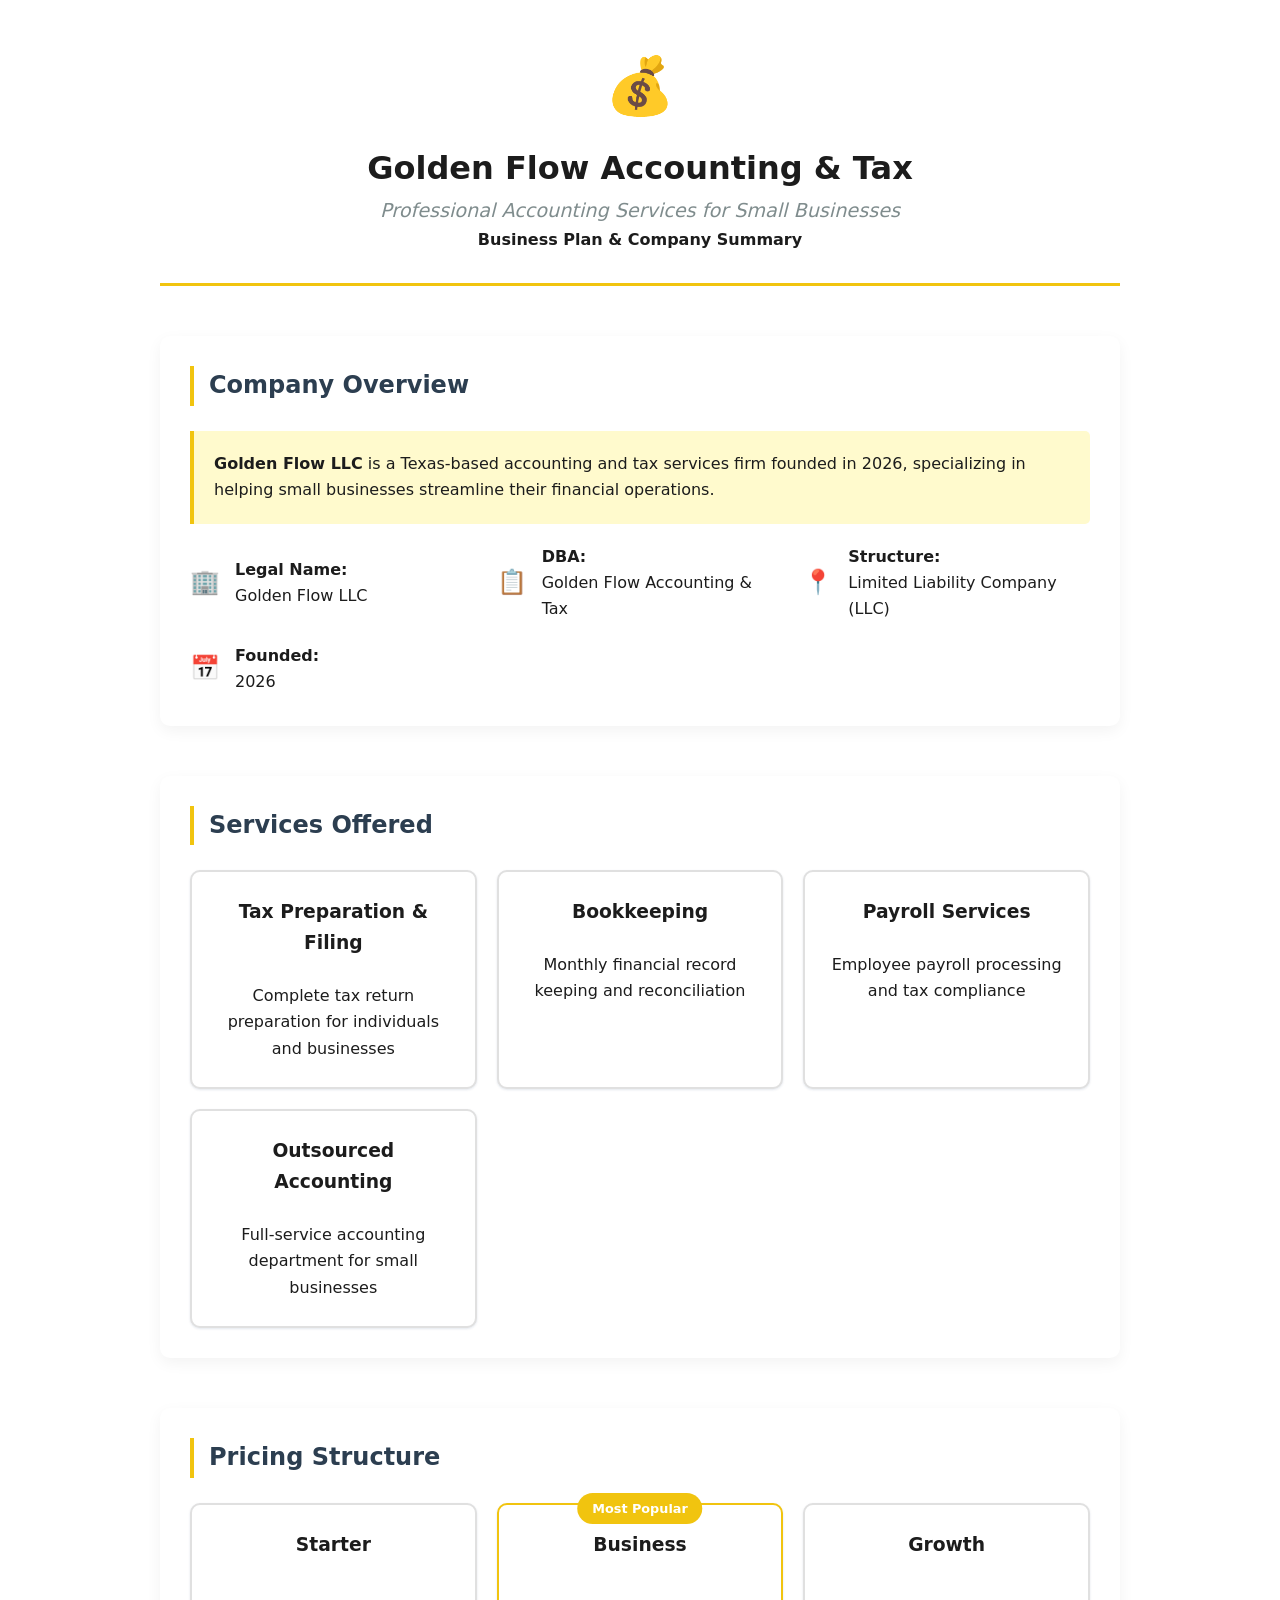
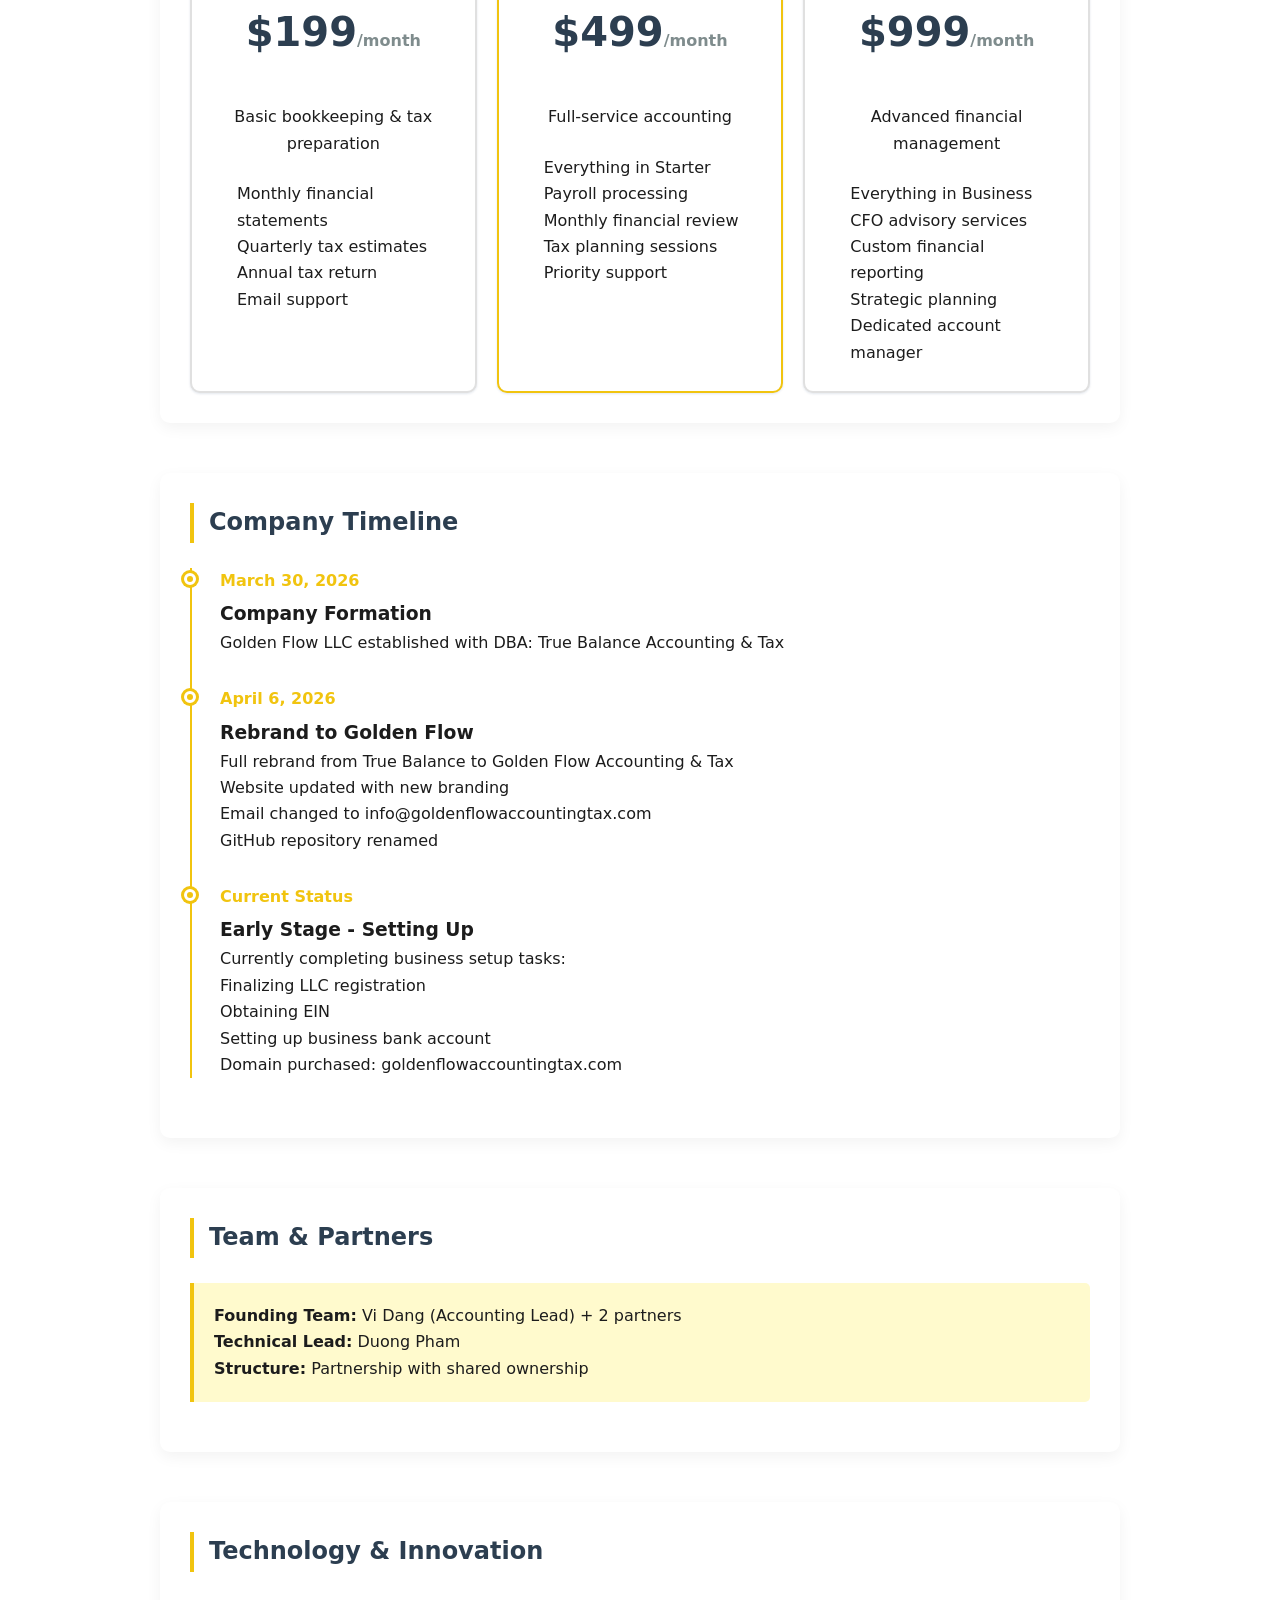
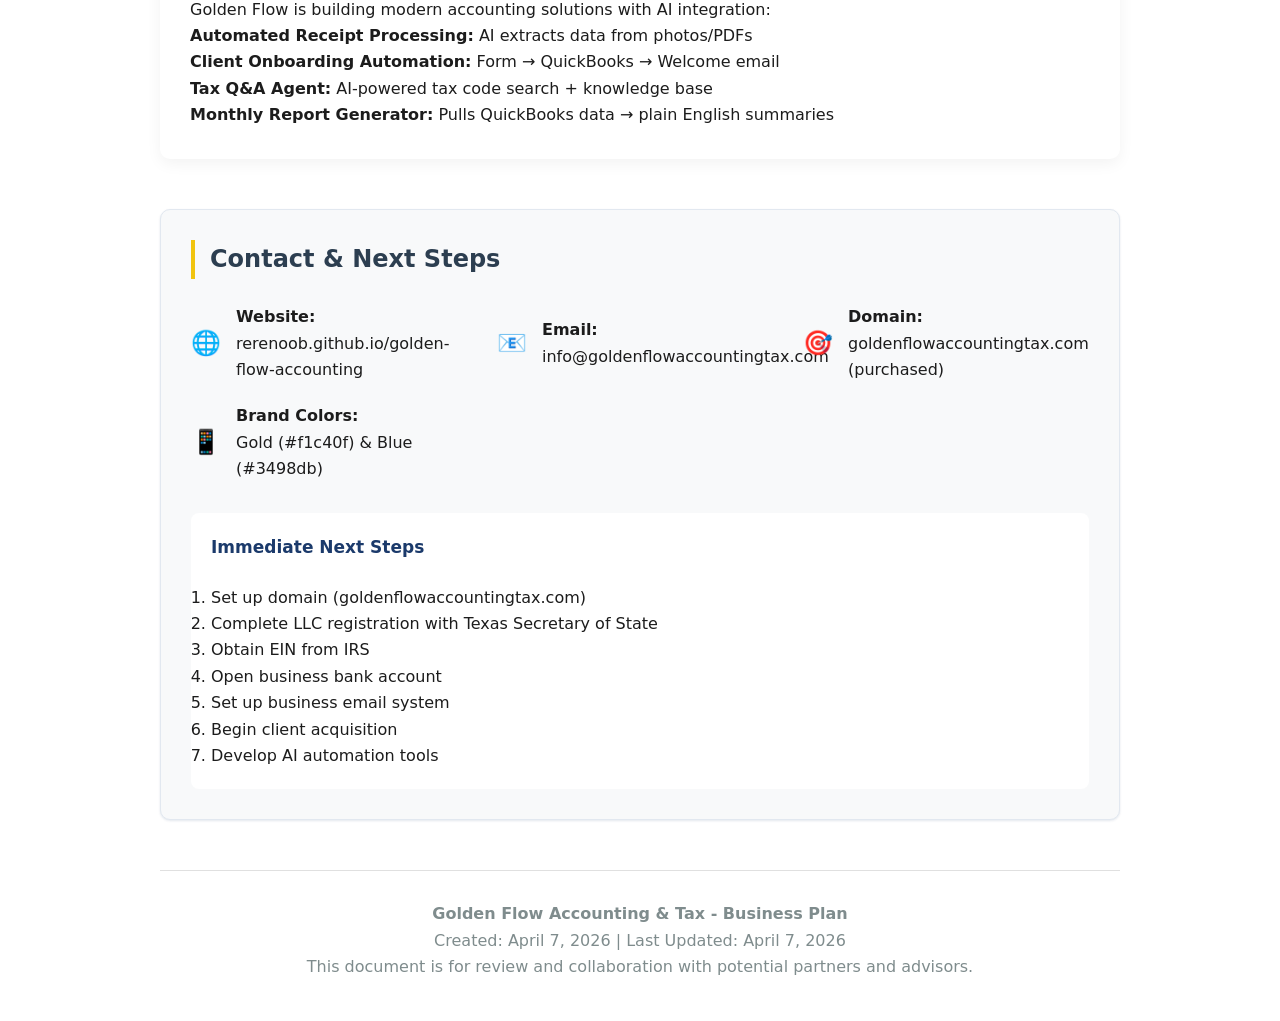
==== business-plan.html @ 6ef8dcbe "Fix remaining old domain references in timeline" ====
<!DOCTYPE html>
<html lang="en">
<head>
    <meta charset="UTF-8">
    <meta name="viewport" content="width=device-width, initial-scale=1.0">
    <title>Golden Flow Accounting & Tax - Business Plan</title>
    <link rel="stylesheet" href="style.css">
    <style>
        .business-plan {
            max-width: 1000px;
            margin: 0 auto;
            padding: 40px 20px;
        }
        .header {
            text-align: center;
            margin-bottom: 50px;
            padding-bottom: 30px;
            border-bottom: 3px solid #f1c40f;
        }
        .logo {
            font-size: 3.5rem;
            color: #f1c40f;
            margin-bottom: 10px;
        }
        .tagline {
            font-size: 1.2rem;
            color: #7f8c8d;
            font-style: italic;
        }
        .section {
            margin-bottom: 50px;
            background: white;
            padding: 30px;
            border-radius: 10px;
            box-shadow: 0 5px 15px rgba(0,0,0,0.05);
        }
        .section-title {
            color: #2c3e50;
            border-left: 4px solid #f1c40f;
            padding-left: 15px;
            margin-bottom: 25px;
        }
        .highlight-box {
            background: #fffacd;
            border-left: 4px solid #f1c40f;
            padding: 20px;
            margin: 20px 0;
            border-radius: 0 5px 5px 0;
        }
        .timeline {
            position: relative;
            padding-left: 30px;
        }
        .timeline:before {
            content: '';
            position: absolute;
            left: 0;
            top: 0;
            bottom: 0;
            width: 2px;
            background: #f1c40f;
        }
        .timeline-item {
            position: relative;
            margin-bottom: 30px;
        }
        .timeline-item:before {
            content: '';
            position: absolute;
            left: -36px;
            top: 5px;
            width: 12px;
            height: 12px;
            border-radius: 50%;
            background: #f1c40f;
            border: 3px solid white;
            box-shadow: 0 0 0 3px #f1c40f;
        }
        .timeline-date {
            font-weight: bold;
            color: #f1c40f;
            margin-bottom: 5px;
        }
        .pricing-table {
            display: grid;
            grid-template-columns: repeat(auto-fit, minmax(280px, 1fr));
            gap: 20px;
            margin-top: 20px;
        }
        .pricing-card {
            background: white;
            border: 2px solid #e0e0e0;
            border-radius: 10px;
            padding: 25px;
            text-align: center;
            transition: transform 0.3s, border-color 0.3s;
        }
        .pricing-card:hover {
            transform: translateY(-5px);
            border-color: #f1c40f;
        }
        .pricing-card.featured {
            border-color: #f1c40f;
            position: relative;
        }
        .pricing-card.featured:before {
            content: 'Most Popular';
            position: absolute;
            top: -12px;
            left: 50%;
            transform: translateX(-50%);
            background: #f1c40f;
            color: white;
            padding: 5px 15px;
            border-radius: 20px;
            font-size: 0.8rem;
            font-weight: bold;
        }
        .price {
            font-size: 2.5rem;
            font-weight: bold;
            color: #2c3e50;
            margin: 15px 0;
        }
        .price span {
            font-size: 1rem;
            color: #7f8c8d;
        }
        .contact-info {
            background: #f8f9fa;
            padding: 30px;
            border-radius: 10px;
            margin-top: 40px;
        }
        .contact-grid {
            display: grid;
            grid-template-columns: repeat(auto-fit, minmax(250px, 1fr));
            gap: 20px;
            margin-top: 20px;
        }
        .contact-item {
            display: flex;
            align-items: center;
            gap: 15px;
        }
        .contact-icon {
            font-size: 1.5rem;
            color: #f1c40f;
        }
        @media (max-width: 768px) {
            .business-plan {
                padding: 20px 15px;
            }
            .section {
                padding: 20px;
            }
            .pricing-table {
                grid-template-columns: 1fr;
            }
        }
    </style>
</head>
<body>
    <div class="business-plan">
        <div class="header">
            <div class="logo">💰</div>
            <h1>Golden Flow Accounting & Tax</h1>
            <p class="tagline">Professional Accounting Services for Small Businesses</p>
            <p><strong>Business Plan & Company Summary</strong></p>
        </div>

        <div class="section">
            <h2 class="section-title">Company Overview</h2>
            <div class="highlight-box">
                <strong>Golden Flow LLC</strong> is a Texas-based accounting and tax services firm founded in 2026, 
                specializing in helping small businesses streamline their financial operations.
            </div>
            
            <div class="contact-grid">
                <div class="contact-item">
                    <div class="contact-icon">🏢</div>
                    <div>
                        <strong>Legal Name:</strong><br>
                        Golden Flow LLC
                    </div>
                </div>
                <div class="contact-item">
                    <div class="contact-icon">📋</div>
                    <div>
                        <strong>DBA:</strong><br>
                        Golden Flow Accounting & Tax
                    </div>
                </div>
                <div class="contact-item">
                    <div class="contact-icon">📍</div>
                    <div>
                        <strong>Structure:</strong><br>
                        Limited Liability Company (LLC)
                    </div>
                </div>
                <div class="contact-item">
                    <div class="contact-icon">📅</div>
                    <div>
                        <strong>Founded:</strong><br>
                        2026
                    </div>
                </div>
            </div>
        </div>

        <div class="section">
            <h2 class="section-title">Services Offered</h2>
            <div class="pricing-table">
                <div class="pricing-card">
                    <h3>Tax Preparation & Filing</h3>
                    <p>Complete tax return preparation for individuals and businesses</p>
                </div>
                <div class="pricing-card">
                    <h3>Bookkeeping</h3>
                    <p>Monthly financial record keeping and reconciliation</p>
                </div>
                <div class="pricing-card">
                    <h3>Payroll Services</h3>
                    <p>Employee payroll processing and tax compliance</p>
                </div>
                <div class="pricing-card">
                    <h3>Outsourced Accounting</h3>
                    <p>Full-service accounting department for small businesses</p>
                </div>
            </div>
        </div>

        <div class="section">
            <h2 class="section-title">Pricing Structure</h2>
            <div class="pricing-table">
                <div class="pricing-card">
                    <h3>Starter</h3>
                    <div class="price">$199<span>/month</span></div>
                    <p>Basic bookkeeping & tax preparation</p>
                    <ul style="text-align: left; padding-left: 20px;">
                        <li>Monthly financial statements</li>
                        <li>Quarterly tax estimates</li>
                        <li>Annual tax return</li>
                        <li>Email support</li>
                    </ul>
                </div>
                <div class="pricing-card featured">
                    <h3>Business</h3>
                    <div class="price">$499<span>/month</span></div>
                    <p>Full-service accounting</p>
                    <ul style="text-align: left; padding-left: 20px;">
                        <li>Everything in Starter</li>
                        <li>Payroll processing</li>
                        <li>Monthly financial review</li>
                        <li>Tax planning sessions</li>
                        <li>Priority support</li>
                    </ul>
                </div>
                <div class="pricing-card">
                    <h3>Growth</h3>
                    <div class="price">$999<span>/month</span></div>
                    <p>Advanced financial management</p>
                    <ul style="text-align: left; padding-left: 20px;">
                        <li>Everything in Business</li>
                        <li>CFO advisory services</li>
                        <li>Custom financial reporting</li>
                        <li>Strategic planning</li>
                        <li>Dedicated account manager</li>
                    </ul>
                </div>
            </div>
        </div>

        <div class="section">
            <h2 class="section-title">Company Timeline</h2>
            <div class="timeline">
                <div class="timeline-item">
                    <div class="timeline-date">March 30, 2026</div>
                    <h3>Company Formation</h3>
                    <p>Golden Flow LLC established with DBA: True Balance Accounting & Tax</p>
                </div>
                <div class="timeline-item">
                    <div class="timeline-date">April 6, 2026</div>
                    <h3>Rebrand to Golden Flow</h3>
                    <p>Full rebrand from True Balance to Golden Flow Accounting & Tax</p>
                    <ul>
                        <li>Website updated with new branding</li>
                        <li>Email changed to info@goldenflowaccountingtax.com</li>
                        <li>GitHub repository renamed</li>
                    </ul>
                </div>
                <div class="timeline-item">
                    <div class="timeline-date">Current Status</div>
                    <h3>Early Stage - Setting Up</h3>
                    <p>Currently completing business setup tasks:</p>
                    <ul>
                        <li>Finalizing LLC registration</li>
                        <li>Obtaining EIN</li>
                        <li>Setting up business bank account</li>
                        <li>Domain purchased: goldenflowaccountingtax.com</li>
                    </ul>
                </div>
            </div>
        </div>

        <div class="section">
            <h2 class="section-title">Team & Partners</h2>
            <div class="highlight-box">
                <strong>Founding Team:</strong> Vi Dang (Accounting Lead) + 2 partners<br>
                <strong>Technical Lead:</strong> Duong Pham<br>
                <strong>Structure:</strong> Partnership with shared ownership
            </div>
        </div>

        <div class="section">
            <h2 class="section-title">Technology & Innovation</h2>
            <p>Golden Flow is building modern accounting solutions with AI integration:</p>
            <ul>
                <li><strong>Automated Receipt Processing:</strong> AI extracts data from photos/PDFs</li>
                <li><strong>Client Onboarding Automation:</strong> Form → QuickBooks → Welcome email</li>
                <li><strong>Tax Q&A Agent:</strong> AI-powered tax code search + knowledge base</li>
                <li><strong>Monthly Report Generator:</strong> Pulls QuickBooks data → plain English summaries</li>
            </ul>
        </div>

        <div class="contact-info">
            <h2 class="section-title">Contact & Next Steps</h2>
            <div class="contact-grid">
                <div class="contact-item">
                    <div class="contact-icon">🌐</div>
                    <div>
                        <strong>Website:</strong><br>
                        <a href="https://rerenoob.github.io/golden-flow-accounting/">rerenoob.github.io/golden-flow-accounting</a>
                    </div>
                </div>
                <div class="contact-item">
                    <div class="contact-icon">📧</div>
                    <div>
                        <strong>Email:</strong><br>
                        info@goldenflowaccountingtax.com
                    </div>
                </div>
                <div class="contact-item">
                    <div class="contact-icon">🎯</div>
                    <div>
                        <strong>Domain:</strong><br>
                        goldenflowaccountingtax.com (purchased)
                    </div>
                </div>
                <div class="contact-item">
                    <div class="contact-icon">📱</div>
                    <div>
                        <strong>Brand Colors:</strong><br>
                        Gold (#f1c40f) & Blue (#3498db)
                    </div>
                </div>
            </div>
            
            <div style="margin-top: 30px; padding: 20px; background: white; border-radius: 8px;">
                <h3>Immediate Next Steps</h3>
                <ol>
                    <li>Set up domain (goldenflowaccountingtax.com)</li>
                    <li>Complete LLC registration with Texas Secretary of State</li>
                    <li>Obtain EIN from IRS</li>
                    <li>Open business bank account</li>
                    <li>Set up business email system</li>
                    <li>Begin client acquisition</li>
                    <li>Develop AI automation tools</li>
                </ol>
            </div>
        </div>

        <div style="text-align: center; margin-top: 50px; padding-top: 30px; border-top: 1px solid #e0e0e0; color: #7f8c8d;">
            <p><strong>Golden Flow Accounting & Tax - Business Plan</strong></p>
            <p>Created: April 7, 2026 | Last Updated: April 7, 2026</p>
            <p>This document is for review and collaboration with potential partners and advisors.</p>
        </div>
    </div>
</body>
</html>
---- style.css ----
/* ================================================================
   Golden Flow Accounting and Tax — style.css
   ================================================================ */

/* ── Custom Properties ─────────────────────────────────────────── */
:root {
  --color-primary:       #1B3A6B;   /* Deep navy blue */
  --color-primary-dark:  #0F2251;
  --color-primary-mid:   #1E3A8A;
  --color-accent:        #C9A84C;   /* Warm gold */
  --color-accent-dark:   #A8892E;
  --color-accent-light:  #F5ECD0;
  --color-gold:          #C9A84C;   /* Gold highlight */
  --color-text:          #1C1C1C;
  --color-text-muted:    #64748B;
  --color-border:        #E2E8F0;
  --color-bg:            #ffffff;
  --color-bg-alt:        #F8F9FC;
  --color-bg-dark:       #0F1F3D;

  --font-sans:   'Inter', system-ui, -apple-system, sans-serif;
  --font-serif:  'Merriweather', Georgia, serif;

  --radius-sm:   6px;
  --radius-md:   12px;
  --radius-lg:   20px;
  --radius-xl:   32px;

  --shadow-sm:   0 1px 3px rgba(27,58,107,.07), 0 1px 2px rgba(27,58,107,.05);
  --shadow-md:   0 4px 16px rgba(27,58,107,.10), 0 2px 6px rgba(27,58,107,.06);
  --shadow-lg:   0 12px 40px rgba(27,58,107,.14), 0 4px 12px rgba(27,58,107,.08);

  --transition:  all 0.22s ease;
  --max-w:       1160px;
}

/* ── Reset & Base ───────────────────────────────────────────────── */
*, *::before, *::after { box-sizing: border-box; margin: 0; padding: 0; }

html {
  scroll-behavior: smooth;
  font-size: 16px;
  -webkit-text-size-adjust: 100%;
}

body {
  font-family: var(--font-sans);
  color: var(--color-text);
  background: var(--color-bg);
  line-height: 1.65;
  -webkit-font-smoothing: antialiased;
  overflow-x: hidden;
}

img, svg { display: block; max-width: 100%; }
a { color: inherit; text-decoration: none; }
ul { list-style: none; }
button, input, select, textarea {
  font: inherit;
  color: inherit;
  border: none;
  background: transparent;
  outline: none;
}
button { cursor: pointer; }

/* ── Utility ────────────────────────────────────────────────────── */
.container {
  width: 100%;
  max-width: var(--max-w);
  margin: 0 auto;
  padding: 0 24px;
}

.section       { padding: 96px 0; }
.section-alt   { background: var(--color-bg-alt); }

.section-header {
  text-align: center;
  max-width: 680px;
  margin: 0 auto 64px;
}

.section-label {
  display: inline-block;
  font-size: 0.78rem;
  font-weight: 600;
  letter-spacing: 0.12em;
  text-transform: uppercase;
  color: var(--color-accent);
  margin-bottom: 12px;
}

.section-header h2 {
  font-family: var(--font-serif);
  font-size: clamp(1.75rem, 3.5vw, 2.5rem);
  line-height: 1.25;
  color: var(--color-primary);
  margin-bottom: 16px;
}

.section-sub {
  font-size: 1.0625rem;
  color: var(--color-text-muted);
  line-height: 1.7;
}

.accent-text { color: var(--color-accent); }

/* ── Buttons ────────────────────────────────────────────────────── */
.btn {
  display: inline-flex;
  align-items: center;
  gap: 8px;
  padding: 12px 26px;
  border-radius: var(--radius-sm);
  font-size: 0.9375rem;
  font-weight: 600;
  line-height: 1;
  transition: var(--transition);
  white-space: nowrap;
}

.btn-primary {
  background: var(--color-accent);
  color: #fff;
  box-shadow: 0 2px 8px rgba(201,168,76,.3);
}
.btn-primary:hover {
  background: var(--color-accent-dark);
  box-shadow: 0 4px 14px rgba(201,168,76,.4);
  transform: translateY(-1px);
}

.btn-outline {
  border: 2px solid rgba(255,255,255,.45);
  color: #fff;
}
.btn-outline:hover {
  border-color: #fff;
  background: rgba(255,255,255,.12);
}

.btn-lg { padding: 15px 32px; font-size: 1rem; }

/* ── Reveal animation ───────────────────────────────────────────── */
.reveal {
  opacity: 0;
  transform: translateY(24px);
  transition: opacity 0.5s ease, transform 0.5s ease;
}
.reveal.visible {
  opacity: 1;
  transform: none;
}

/* ================================================================
   NAVIGATION
   ================================================================ */
.site-header {
  position: sticky;
  top: 0;
  z-index: 100;
  background: var(--color-primary);
  transition: box-shadow 0.2s ease;
}
.site-header.scrolled {
  box-shadow: 0 2px 20px rgba(0,0,0,.25);
}

.nav {
  display: flex;
  align-items: center;
  justify-content: space-between;
  height: 68px;
  gap: 24px;
}

.nav-logo {
  display: flex;
  align-items: center;
  gap: 10px;
  flex-shrink: 0;
}

.logo-mark {
  width: 38px;
  height: 38px;
  border-radius: var(--radius-sm);
  background: var(--color-accent);
  color: #fff;
  font-weight: 700;
  font-size: 0.875rem;
  display: grid;
  place-items: center;
  flex-shrink: 0;
  letter-spacing: 0.04em;
}

.logo-text {
  color: #fff;
  font-size: 0.9375rem;
  font-weight: 600;
  line-height: 1.25;
}
.logo-text em {
  display: block;
  font-style: normal;
  font-weight: 400;
  font-size: 0.75rem;
  opacity: 0.75;
  letter-spacing: 0.01em;
}

.nav-links {
  display: flex;
  align-items: center;
  gap: 4px;
}

.nav-links a {
  color: rgba(255,255,255,.8);
  font-size: 0.9rem;
  font-weight: 500;
  padding: 7px 14px;
  border-radius: var(--radius-sm);
  transition: var(--transition);
}
.nav-links a:hover,
.nav-links a.active {
  color: #fff;
  background: rgba(255,255,255,.1);
}

.nav-cta {
  background: var(--color-accent) !important;
  color: #fff !important;
  margin-left: 8px;
  box-shadow: 0 2px 8px rgba(201,168,76,.35);
}
.nav-cta:hover {
  background: var(--color-accent-dark) !important;
}

.nav-toggle {
  display: none;
  flex-direction: column;
  justify-content: center;
  align-items: center;
  gap: 5px;
  padding: 10px;
  margin-left: auto;
  min-width: 44px;
  min-height: 44px;
}
.nav-toggle span {
  display: block;
  width: 22px;
  height: 2px;
  background: #fff;
  border-radius: 2px;
  transition: var(--transition);
}

/* ================================================================
   HERO
   ================================================================ */
.hero {
  position: relative;
  background: linear-gradient(135deg, var(--color-primary-dark) 0%, var(--color-primary) 50%, var(--color-primary-mid) 100%);
  overflow: hidden;
  padding: 100px 0 0;
}

.hero-bg-shape {
  position: absolute;
  top: -120px;
  right: -80px;
  width: 600px;
  height: 600px;
  background: radial-gradient(circle, rgba(201,168,76,.18) 0%, transparent 70%);
  pointer-events: none;
}

.hero-inner {
  display: grid;
  grid-template-columns: 1fr auto;
  gap: 48px;
  align-items: center;
  padding-bottom: 80px;
}

.hero-eyebrow {
  font-size: 0.8rem;
  font-weight: 600;
  letter-spacing: 0.12em;
  text-transform: uppercase;
  color: var(--color-accent);
  margin-bottom: 20px;
  opacity: 0.9;
}

.hero-content h1 {
  font-family: var(--font-serif);
  font-size: clamp(2rem, 4.5vw, 3.25rem);
  color: #fff;
  line-height: 1.2;
  margin-bottom: 24px;
}

.hero-sub {
  font-size: 1.0625rem;
  color: rgba(255,255,255,.75);
  max-width: 520px;
  line-height: 1.7;
  margin-bottom: 36px;
}

.hero-actions {
  display: flex;
  gap: 14px;
  flex-wrap: wrap;
  margin-bottom: 36px;
}

.hero-trust {
  display: flex;
  gap: 24px;
  flex-wrap: wrap;
}
.hero-trust li {
  display: flex;
  align-items: center;
  gap: 7px;
  font-size: 0.875rem;
  color: rgba(255,255,255,.7);
}
.check-icon {
  color: var(--color-accent);
  font-weight: 700;
  font-size: 1rem;
}

/* Hero visual cards */
.hero-visual {
  display: flex;
  flex-direction: column;
  gap: 14px;
  min-width: 220px;
}

.hero-card {
  background: rgba(255,255,255,.07);
  border: 1px solid rgba(255,255,255,.12);
  backdrop-filter: blur(8px);
  border-radius: var(--radius-md);
  padding: 18px 20px;
  color: #fff;
}

.hc-label {
  font-size: 0.72rem;
  font-weight: 600;
  letter-spacing: 0.08em;
  text-transform: uppercase;
  opacity: 0.6;
  margin-bottom: 6px;
}
.hc-value {
  font-size: 1rem;
  font-weight: 600;
}
.hc-bar {
  margin-top: 10px;
  height: 4px;
  background: rgba(255,255,255,.15);
  border-radius: 4px;
  overflow: hidden;
}
.hc-fill {
  height: 100%;
  width: 82%;
  background: var(--color-accent);
  border-radius: 4px;
}
.hc-dot {
  width: 8px;
  height: 8px;
  border-radius: 50%;
  margin-top: 8px;
}
.dot-green { background: #FFD966; box-shadow: 0 0 8px rgba(255,217,102,.6); }

.hero-wave {
  line-height: 0;
  margin-top: -2px;
}
.hero-wave svg {
  width: 100%;
  height: 60px;
}

/* ================================================================
   SERVICES
   ================================================================ */
.services-grid {
  display: grid;
  grid-template-columns: repeat(auto-fit, minmax(260px, 1fr));
  gap: 24px;
}

.service-card {
  background: var(--color-bg);
  border: 1px solid var(--color-border);
  border-radius: var(--radius-lg);
  padding: 36px 32px 32px;
  box-shadow: var(--shadow-sm);
  transition: var(--transition);
  position: relative;
  overflow: hidden;
}

.service-card::before {
  content: '';
  position: absolute;
  top: 0;
  left: 0;
  right: 0;
  height: 3px;
  background: var(--color-accent);
  opacity: 0;
  transition: opacity 0.22s ease;
}

.service-card:hover {
  transform: translateY(-4px);
  box-shadow: var(--shadow-lg);
  border-color: var(--color-accent);
}
.service-card:hover::before { opacity: 1; }

.service-icon {
  width: 56px;
  height: 56px;
  border-radius: var(--radius-md);
  background: var(--color-accent-light);
  color: var(--color-accent);
  display: grid;
  place-items: center;
  margin-bottom: 22px;
}
.service-icon svg { width: 30px; height: 30px; }

.service-card h3 {
  font-size: 1.125rem;
  font-weight: 700;
  color: var(--color-primary);
  margin-bottom: 12px;
}

.service-card p {
  font-size: 0.9375rem;
  color: var(--color-text-muted);
  line-height: 1.65;
  margin-bottom: 20px;
}

.service-features {
  border-top: 1px solid var(--color-border);
  padding-top: 16px;
  display: flex;
  flex-direction: column;
  gap: 8px;
}
.service-features li {
  font-size: 0.85rem;
  color: var(--color-text-muted);
  padding-left: 18px;
  position: relative;
}
.service-features li::before {
  content: '✓';
  position: absolute;
  left: 0;
  color: var(--color-accent);
  font-weight: 700;
}

/* ================================================================
   WHY US / PILLARS
   ================================================================ */
.pillars-grid {
  display: grid;
  grid-template-columns: repeat(auto-fit, minmax(300px, 1fr));
  gap: 32px;
}

.pillar {
  display: flex;
  flex-direction: column;
  gap: 14px;
}

.pillar-icon {
  width: 52px;
  height: 52px;
  flex-shrink: 0;
}
.pillar-icon svg { width: 52px; height: 52px; }

.pillar h3 {
  font-size: 1.0625rem;
  font-weight: 700;
  color: var(--color-primary);
}

.pillar p {
  font-size: 0.9375rem;
  color: var(--color-text-muted);
  line-height: 1.65;
}

/* ================================================================
   PRICING
   ================================================================ */
.pricing-grid {
  display: grid;
  grid-template-columns: repeat(3, 1fr);
  gap: 24px;
  align-items: start;
}

.pricing-card {
  background: var(--color-bg);
  border: 1px solid var(--color-border);
  border-radius: var(--radius-lg);
  padding: 36px 32px 32px;
  box-shadow: var(--shadow-sm);
  transition: var(--transition);
  position: relative;
  display: flex;
  flex-direction: column;
  gap: 24px;
}

.pricing-card:hover {
  transform: translateY(-4px);
  box-shadow: var(--shadow-lg);
  border-color: var(--color-accent);
}

.pricing-card--featured {
  background: var(--color-primary);
  border-color: var(--color-primary);
  box-shadow: var(--shadow-lg);
  transform: translateY(-10px);
}

.pricing-card--featured:hover {
  transform: translateY(-14px);
  border-color: var(--color-primary-mid);
}

.pricing-badge {
  position: absolute;
  top: -14px;
  left: 50%;
  transform: translateX(-50%);
  background: var(--color-accent);
  color: #fff;
  font-size: 0.72rem;
  font-weight: 700;
  letter-spacing: 0.1em;
  text-transform: uppercase;
  padding: 5px 18px;
  border-radius: 20px;
  white-space: nowrap;
}

.pricing-card-header h3 {
  font-size: 1.125rem;
  font-weight: 700;
  color: var(--color-primary);
  margin-bottom: 14px;
}

.pricing-card--featured .pricing-card-header h3 {
  color: #fff;
}

.pricing-price {
  display: flex;
  align-items: baseline;
  gap: 3px;
  flex-wrap: wrap;
}

.pricing-from {
  font-size: 0.75rem;
  color: var(--color-text-muted);
  font-weight: 500;
  width: 100%;
  margin-bottom: 4px;
}

.pricing-card--featured .pricing-from {
  color: rgba(255,255,255,.55);
}

.pricing-amount {
  font-family: var(--font-serif);
  font-size: 2.5rem;
  font-weight: 700;
  color: var(--color-primary);
  line-height: 1;
}

.pricing-card--featured .pricing-amount {
  color: #fff;
}

.pricing-period {
  font-size: 1rem;
  color: var(--color-text-muted);
  font-weight: 500;
  align-self: flex-end;
  margin-bottom: 3px;
}

.pricing-card--featured .pricing-period {
  color: rgba(255,255,255,.55);
}

.pricing-features {
  flex: 1;
  display: flex;
  flex-direction: column;
  gap: 10px;
  border-top: 1px solid var(--color-border);
  padding-top: 20px;
}

.pricing-card--featured .pricing-features {
  border-color: rgba(255,255,255,.15);
}

.pricing-features li {
  font-size: 0.875rem;
  color: var(--color-text-muted);
  padding-left: 22px;
  position: relative;
  line-height: 1.5;
}

.pricing-features li::before {
  content: '✓';
  position: absolute;
  left: 0;
  color: var(--color-accent);
  font-weight: 700;
}

.pricing-card--featured .pricing-features li {
  color: rgba(255,255,255,.8);
}

.pricing-card--featured .pricing-features li::before {
  color: #FFD966;
}

.pricing-card .btn {
  width: 100%;
  justify-content: center;
}

.btn-ghost {
  display: inline-flex;
  align-items: center;
  gap: 8px;
  padding: 12px 26px;
  border-radius: var(--radius-sm);
  font-size: 0.9375rem;
  font-weight: 600;
  line-height: 1;
  transition: var(--transition);
  white-space: nowrap;
  border: 2px solid var(--color-border);
  color: var(--color-primary);
  background: transparent;
}

.btn-ghost:hover {
  border-color: var(--color-accent);
  color: var(--color-accent);
  background: var(--color-accent-light);
}

.pricing-note {
  text-align: center;
  margin-top: 48px;
  font-size: 0.9rem;
  color: var(--color-text-muted);
  max-width: 580px;
  margin-left: auto;
  margin-right: auto;
  line-height: 1.65;
}

.pricing-note a {
  color: var(--color-accent);
  font-weight: 600;
}

.pricing-note a:hover {
  text-decoration: underline;
}

/* ================================================================
   ABOUT
   ================================================================ */
.about-inner {
  display: grid;
  grid-template-columns: 1fr 1.1fr;
  gap: 72px;
  align-items: center;
}

.about-visual {
  position: relative;
}

.about-shape {
  width: 100%;
  aspect-ratio: 4 / 3;
  border-radius: var(--radius-xl);
  background: linear-gradient(135deg, var(--color-primary-dark), var(--color-primary-mid));
  position: relative;
  overflow: hidden;
}

.about-shape::after {
  content: '';
  position: absolute;
  inset: 0;
  background: url("data:image/svg+xml,%3Csvg width='60' height='60' viewBox='0 0 60 60' xmlns='http://www.w3.org/2000/svg'%3E%3Cg fill='none' fill-rule='evenodd'%3E%3Cg fill='%23ffffff' fill-opacity='0.04'%3E%3Cpath d='M36 34v-4h-2v4h-4v2h4v4h2v-4h4v-2h-4zm0-30V0h-2v4h-4v2h4v4h2V6h4V4h-4zM6 34v-4H4v4H0v2h4v4h2v-4h4v-2H6zM6 4V0H4v4H0v2h4v4h2V6h4V4H6z'/%3E%3C/g%3E%3C/g%3E%3C/svg%3E");
}

.about-stats {
  position: absolute;
  bottom: -24px;
  right: -24px;
  display: flex;
  flex-direction: column;
  gap: 12px;
}

.stat {
  background: #fff;
  border-radius: var(--radius-md);
  padding: 16px 22px;
  box-shadow: var(--shadow-md);
  border: 1px solid var(--color-border);
  text-align: center;
  min-width: 140px;
}

.stat-number {
  display: block;
  font-family: var(--font-serif);
  font-size: 1.625rem;
  font-weight: 700;
  color: var(--color-primary);
  line-height: 1;
  margin-bottom: 4px;
}

.stat-label {
  display: block;
  font-size: 0.75rem;
  font-weight: 600;
  letter-spacing: 0.06em;
  text-transform: uppercase;
  color: var(--color-text-muted);
}

.about-content .section-label { text-align: left; }

.about-content h2 {
  font-family: var(--font-serif);
  font-size: clamp(1.6rem, 3vw, 2.25rem);
  color: var(--color-primary);
  line-height: 1.25;
  margin-bottom: 24px;
}

.about-content p {
  font-size: 0.9375rem;
  color: var(--color-text-muted);
  line-height: 1.7;
  margin-bottom: 16px;
}
.about-content p:last-of-type { margin-bottom: 32px; }

/* ================================================================
   CONTACT
   ================================================================ */
.contact-layout {
  display: grid;
  grid-template-columns: 1fr 320px;
  gap: 56px;
  align-items: start;
}

/* Form */
.contact-form {
  background: var(--color-bg);
  border: 1px solid var(--color-border);
  border-radius: var(--radius-lg);
  padding: 40px;
  box-shadow: var(--shadow-md);
}

.form-row {
  display: grid;
  grid-template-columns: 1fr 1fr;
  gap: 20px;
  margin-bottom: 20px;
}

.form-group {
  display: flex;
  flex-direction: column;
  gap: 6px;
}
.form-group:last-child { margin-bottom: 0; }

label {
  font-size: 0.875rem;
  font-weight: 600;
  color: var(--color-primary);
}

.required { color: var(--color-accent); }

input, select, textarea {
  padding: 11px 15px;
  border: 1.5px solid var(--color-border);
  border-radius: var(--radius-sm);
  background: var(--color-bg-alt);
  font-size: 0.9375rem;
  color: var(--color-text);
  transition: border-color 0.18s ease, box-shadow 0.18s ease;
  width: 100%;
}

input::placeholder, textarea::placeholder { color: #94A3B8; }

input:focus, select:focus, textarea:focus {
  border-color: var(--color-accent);
  background: #fff;
  box-shadow: 0 0 0 3px rgba(201,168,76,.18);
}

input[aria-invalid="true"], textarea[aria-invalid="true"] {
  border-color: #e05a5a;
  box-shadow: 0 0 0 3px rgba(224,90,90,.1);
}

textarea { resize: vertical; min-height: 120px; }

select { cursor: pointer; }

.field-error {
  font-size: 0.8125rem;
  color: #e05a5a;
  min-height: 1rem;
}

.form-footer {
  margin-top: 28px;
  display: flex;
  flex-direction: column;
  gap: 12px;
}

.form-note {
  font-size: 0.8125rem;
  color: var(--color-text-muted);
}

.form-success {
  display: flex;
  flex-direction: column;
  align-items: center;
  justify-content: center;
  gap: 16px;
  padding: 48px 24px;
  text-align: center;
  font-size: 1rem;
  font-weight: 500;
  color: var(--color-accent-dark);
}
.form-success svg { width: 48px; height: 48px; }

/* Contact info sidebar */
.contact-info {
  padding: 32px;
  background: var(--color-bg);
  border: 1px solid var(--color-border);
  border-radius: var(--radius-lg);
  box-shadow: var(--shadow-sm);
}

.contact-info h3 {
  font-size: 1.0625rem;
  font-weight: 700;
  color: var(--color-primary);
  margin-bottom: 24px;
}

.contact-details {
  display: flex;
  flex-direction: column;
  gap: 20px;
}

.contact-details li {
  display: flex;
  gap: 14px;
  align-items: flex-start;
}

.ci-icon {
  width: 38px;
  height: 38px;
  border-radius: var(--radius-sm);
  background: var(--color-accent-light);
  color: var(--color-accent);
  display: grid;
  place-items: center;
  flex-shrink: 0;
}
.ci-icon svg { width: 18px; height: 18px; }

.contact-details strong {
  display: block;
  font-size: 0.8125rem;
  font-weight: 600;
  color: var(--color-primary);
  margin-bottom: 2px;
}
.contact-details span {
  font-size: 0.875rem;
  color: var(--color-text-muted);
}

/* ================================================================
   FOOTER
   ================================================================ */
.site-footer {
  background: var(--color-bg-dark);
  color: rgba(255,255,255,.7);
}

.footer-inner {
  display: grid;
  grid-template-columns: 1fr auto;
  gap: 64px;
  padding: 64px 24px 48px;
  align-items: start;
}

.footer-brand {
  max-width: 340px;
}

.footer-brand .nav-logo {
  margin-bottom: 20px;
}

.footer-brand p {
  font-size: 0.9rem;
  line-height: 1.65;
  margin-bottom: 16px;
}

.footer-legal {
  font-size: 0.8125rem !important;
  opacity: 0.5;
}

.footer-nav {
  display: flex;
  gap: 64px;
}

.footer-nav-col h4 {
  color: #fff;
  font-size: 0.8125rem;
  font-weight: 700;
  letter-spacing: 0.08em;
  text-transform: uppercase;
  margin-bottom: 16px;
}

.footer-nav-col ul {
  display: flex;
  flex-direction: column;
  gap: 10px;
}

.footer-nav-col a {
  font-size: 0.9rem;
  color: rgba(255,255,255,.55);
  transition: color 0.18s ease;
}
.footer-nav-col a:hover { color: #fff; }

.footer-bar {
  border-top: 1px solid rgba(255,255,255,.08);
  padding: 16px 24px;
}

.footer-bar p {
  font-size: 0.8125rem;
  color: rgba(255,255,255,.35);
  text-align: center;
}

/* ================================================================
   RESPONSIVE
   ================================================================ */

/* Tablet */
@media (max-width: 1024px) {
  .hero-inner {
    grid-template-columns: 1fr;
  }
  .hero-visual {
    display: none;
  }
  .about-inner {
    grid-template-columns: 1fr;
  }
  .about-visual {
    display: none;
  }
  .contact-layout {
    grid-template-columns: 1fr;
  }
  .footer-inner {
    grid-template-columns: 1fr;
    gap: 40px;
  }
  .footer-brand { max-width: 100%; }
  .pricing-grid {
    grid-template-columns: 1fr;
    max-width: 480px;
    margin: 0 auto;
  }
  .pricing-card--featured {
    transform: none;
    margin-top: 20px; /* room for badge above card */
  }
  .pricing-card--featured:hover {
    transform: translateY(-4px);
  }
}

/* Mobile nav */
@media (max-width: 768px) {
  .nav-toggle {
    display: flex;
  }

  .nav-links {
    display: none;
    position: absolute;
    top: 68px;
    left: 0;
    right: 0;
    background: var(--color-primary-dark);
    flex-direction: column;
    align-items: stretch;
    padding: 12px 16px 20px;
    gap: 2px;
    box-shadow: 0 8px 24px rgba(0,0,0,.3);
  }
  .nav-links.open { display: flex; }
  .nav-links a {
    display: block;
    padding: 12px 16px;
    border-radius: var(--radius-sm);
  }
  .nav-cta { margin-left: 0; margin-top: 8px; text-align: center; }

  .section { padding: 72px 0; }

  .hero { padding-top: 60px; }
  .hero-inner { padding-bottom: 56px; }
  .hero-content h1 { font-size: 2rem; }
  .hero-actions { flex-direction: column; }
  .hero-actions .btn { justify-content: center; }
  .hero-trust { flex-direction: column; gap: 10px; }

  .services-grid { grid-template-columns: 1fr; }

  .pillars-grid { grid-template-columns: 1fr; gap: 28px; }

  .form-row { grid-template-columns: 1fr; }
  .contact-form { padding: 28px 20px; }
  .form-footer .btn { width: 100%; justify-content: center; }

  .footer-nav { flex-direction: column; gap: 32px; }
  .footer-inner { padding-top: 48px; padding-bottom: 32px; }
}

@media (max-width: 480px) {
  .logo-text em { display: none; }
  .section { padding: 56px 0; }
  .section-header { margin-bottom: 36px; }
  .hero-inner { padding-bottom: 40px; }
  .service-card, .pricing-card { padding: 28px 24px; }
  .contact-info { padding: 24px; }
  .stat { min-width: 110px; padding: 12px 16px; }
}

/* ── Focus styles (accessibility) ──────────────────────────────── */
:focus-visible {
  outline: 2px solid var(--color-accent);
  outline-offset: 3px;
  border-radius: 4px;
}

/* ── Print ──────────────────────────────────────────────────────── */
@media print {
  .site-header, .hero-wave, .nav-toggle { display: none; }
  .hero { padding: 40px 0; }
  .section { padding: 40px 0; }
}

/* cache-bust: 1774931670 */
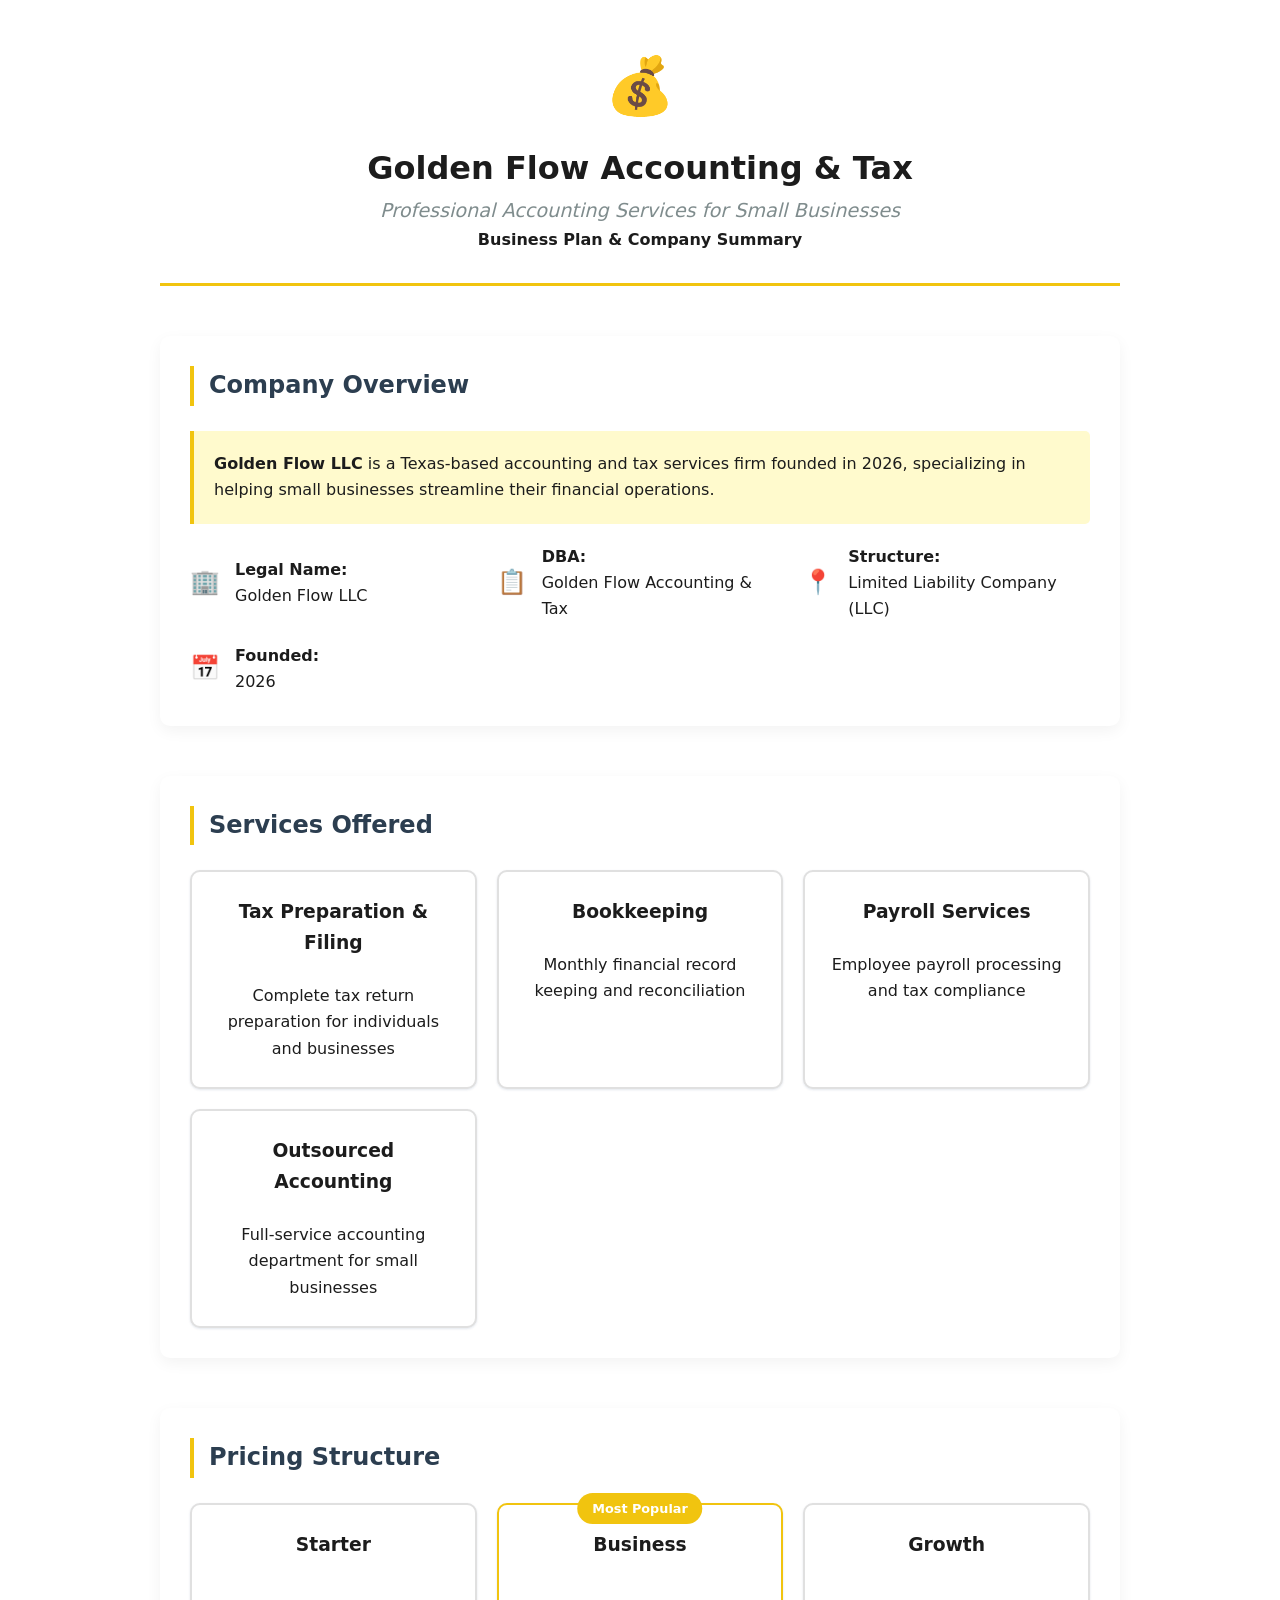
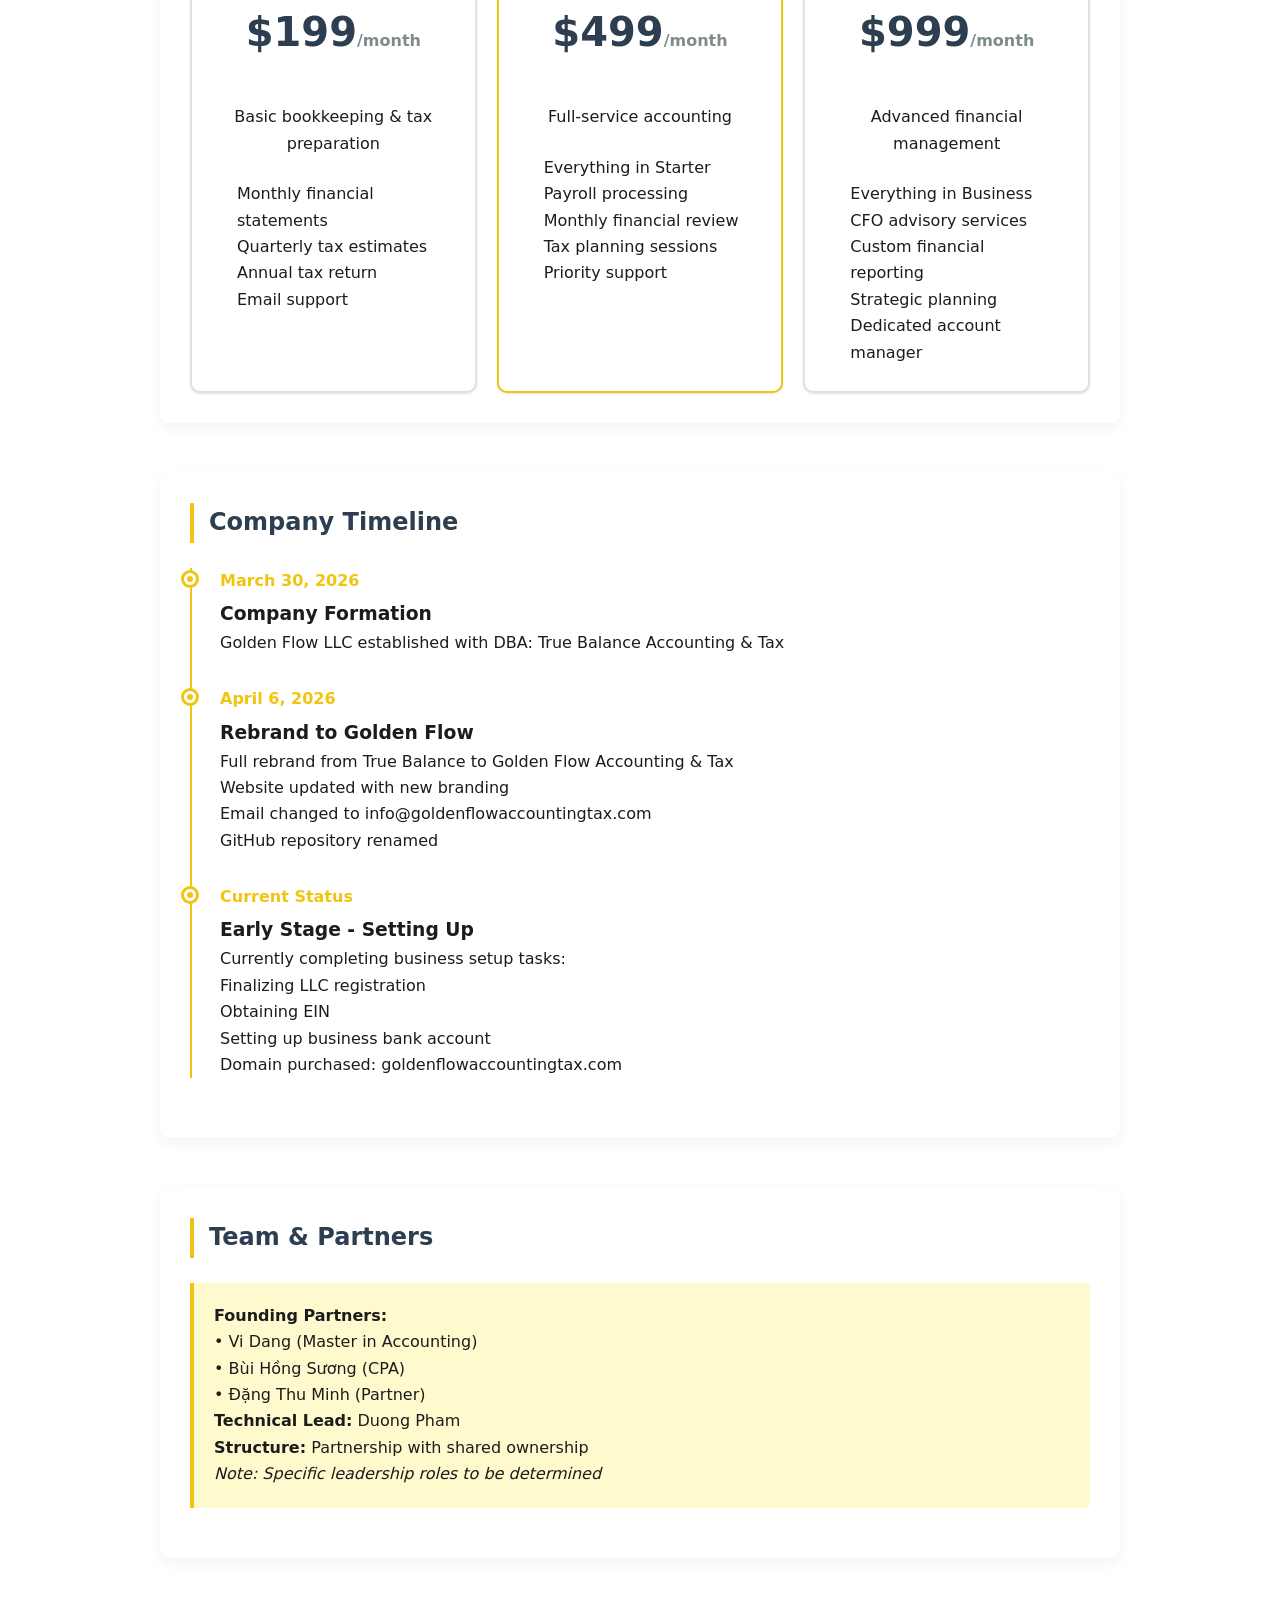
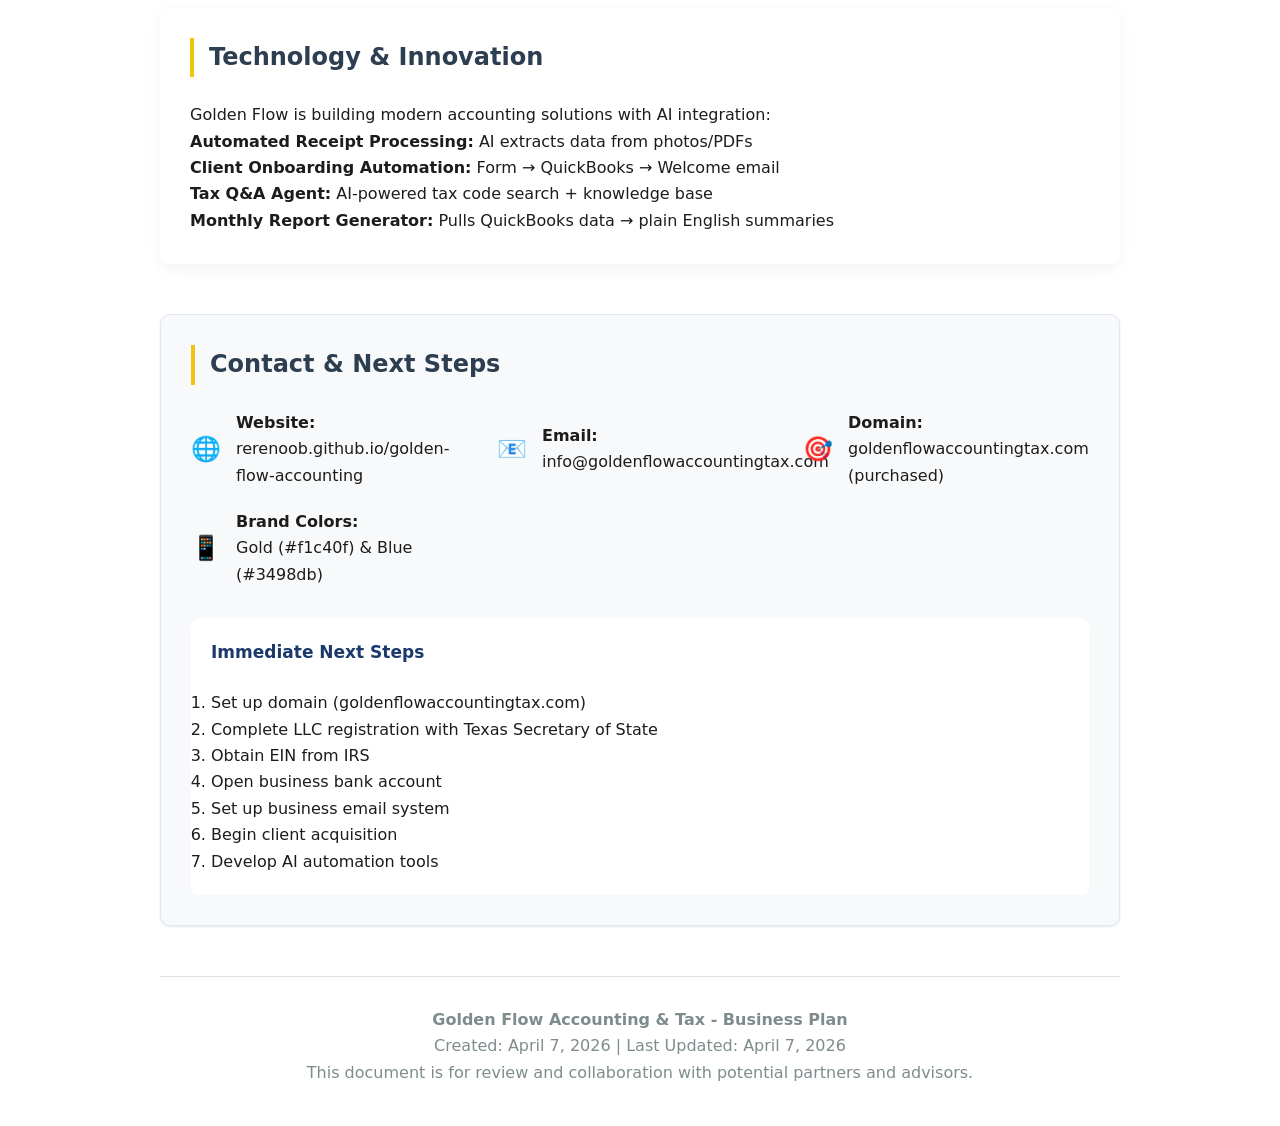
==== commit 763df8b0: "Update partner credentials: Vi (Master in Accounting), Suong (CPA)" ====
--- a/business-plan.html
+++ b/business-plan.html
@@ -306,9 +306,13 @@
         <div class="section">
             <h2 class="section-title">Team & Partners</h2>
             <div class="highlight-box">
-                <strong>Founding Team:</strong> Vi Dang (Accounting Lead) + 2 partners<br>
+                <strong>Founding Partners:</strong><br>
+                • Vi Dang (Master in Accounting)<br>
+                • Bùi Hồng Sương (CPA)<br>
+                • Đặng Thu Minh (Partner)<br>
                 <strong>Technical Lead:</strong> Duong Pham<br>
-                <strong>Structure:</strong> Partnership with shared ownership
+                <strong>Structure:</strong> Partnership with shared ownership<br>
+                <em>Note: Specific leadership roles to be determined</em>
             </div>
         </div>
 
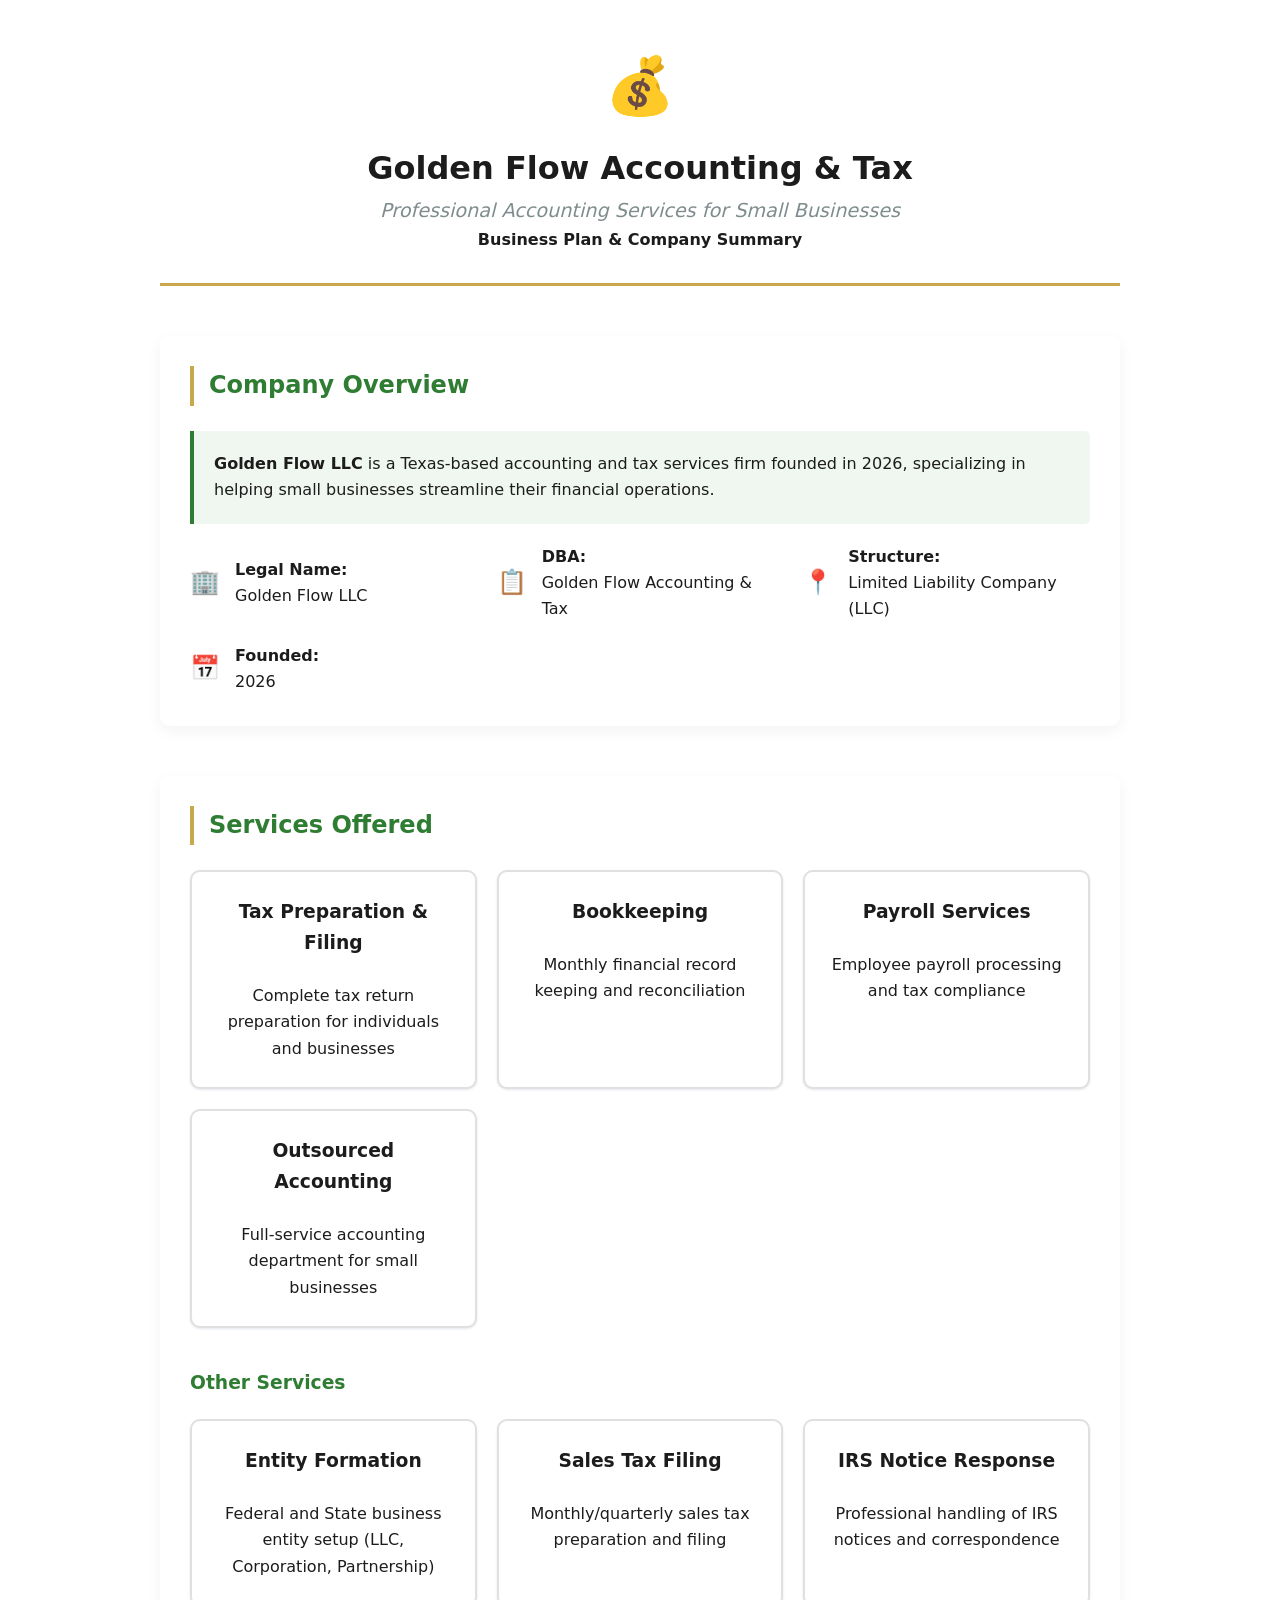
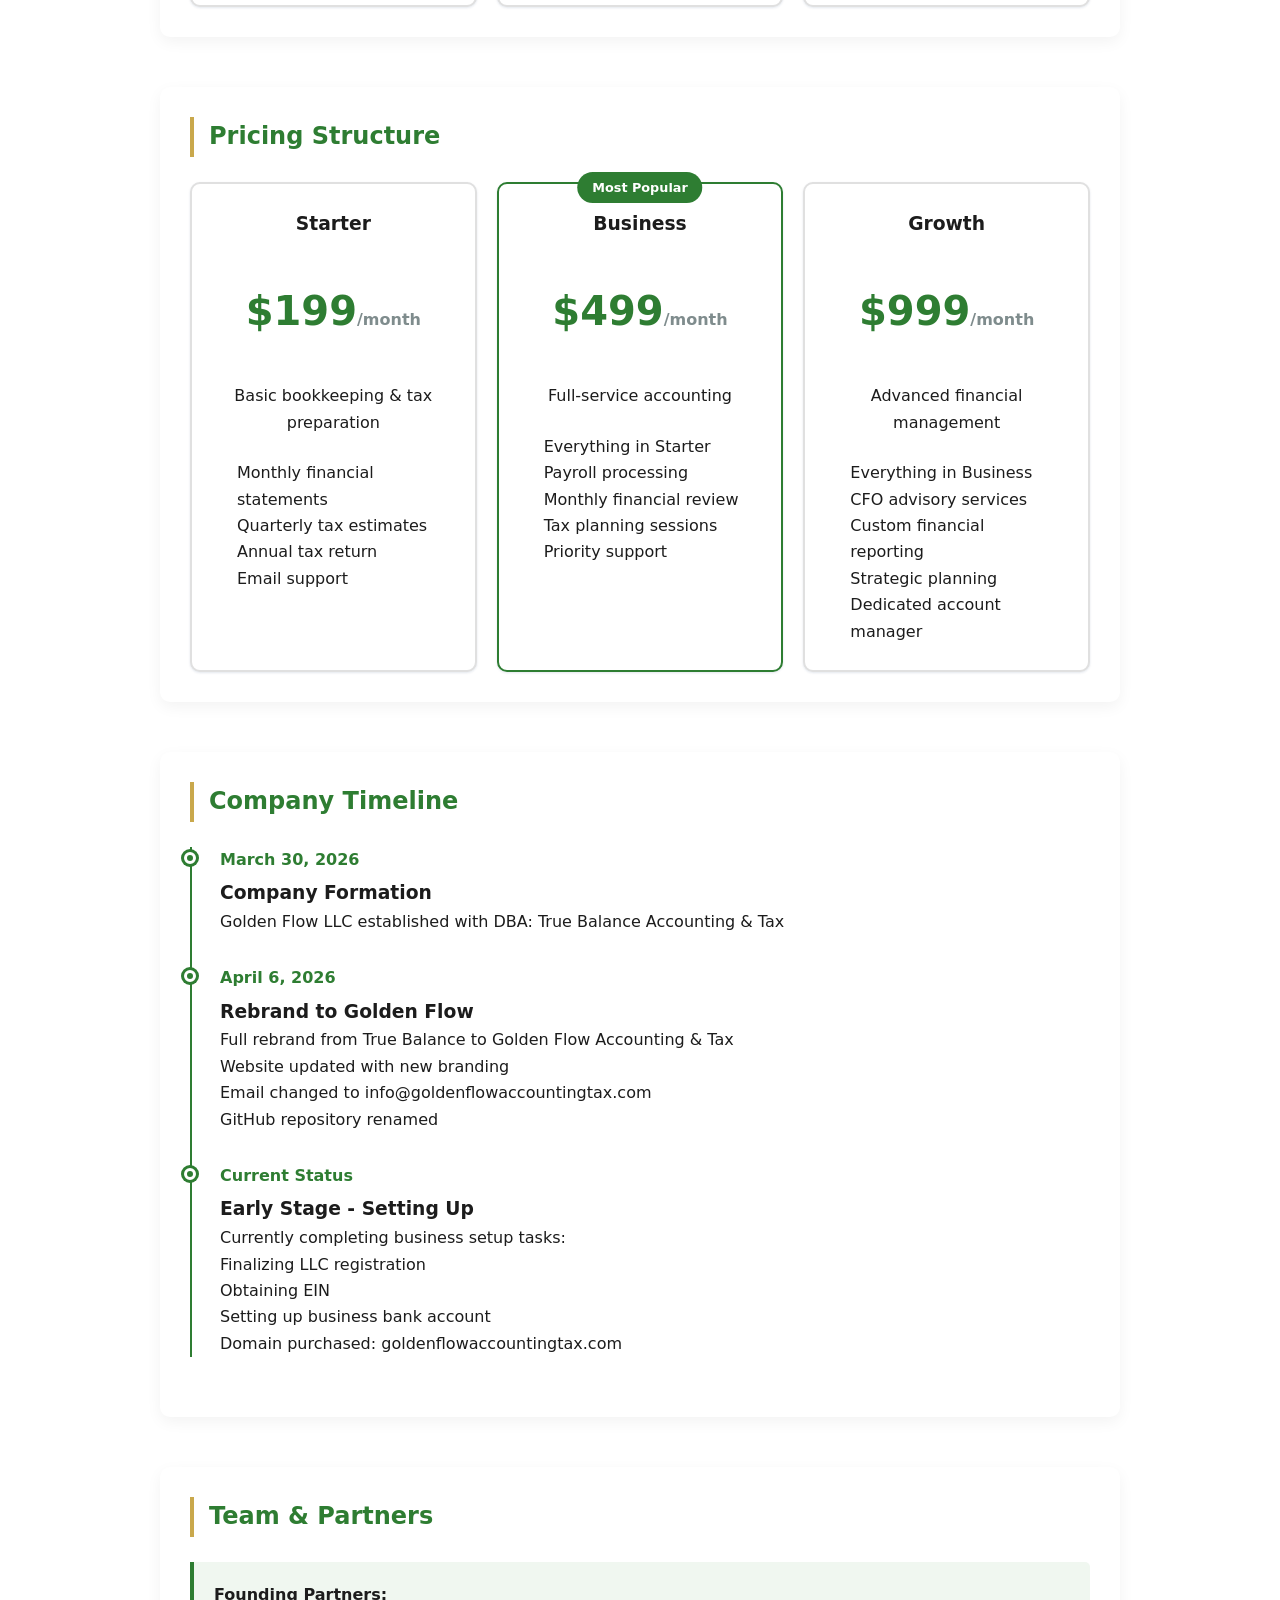
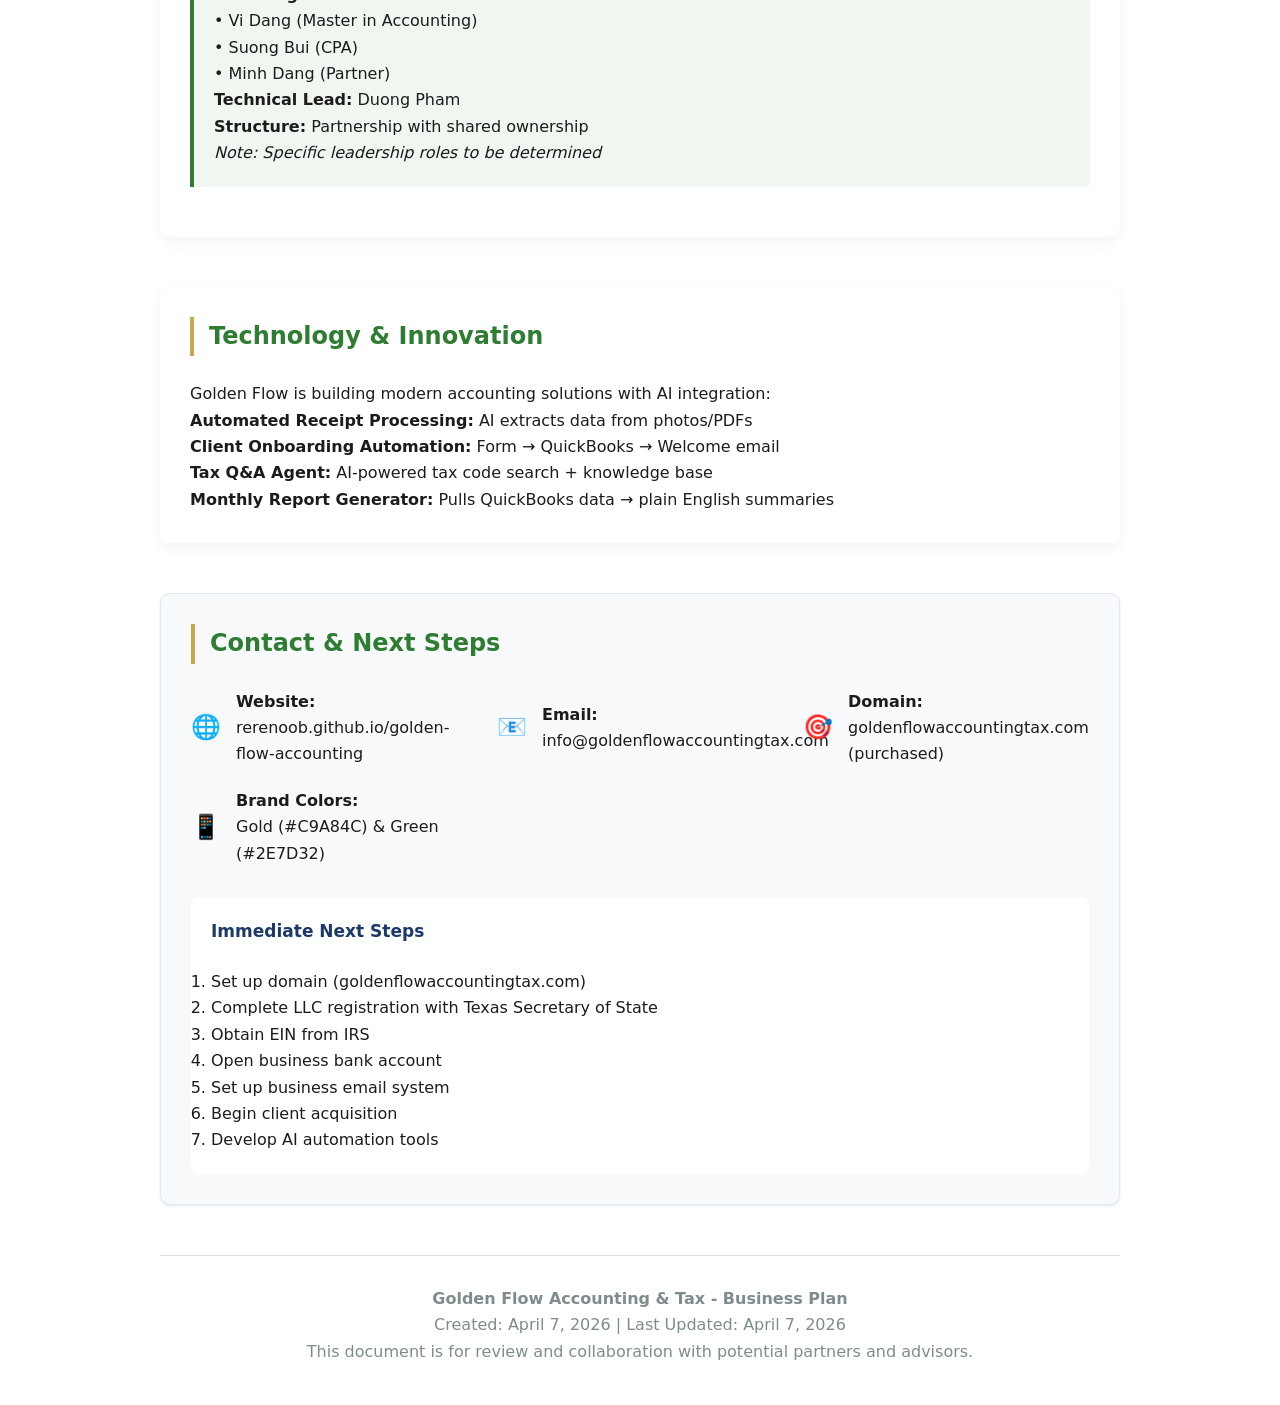
==== commit bbb99364: "Add Other Services section: Entity formation, sales tax filing, IRS notice response" ====
--- a/business-plan.html
+++ b/business-plan.html
@@ -15,11 +15,11 @@
             text-align: center;
             margin-bottom: 50px;
             padding-bottom: 30px;
-            border-bottom: 3px solid #f1c40f;
+            border-bottom: 3px solid #C9A84C;
         }
         .logo {
             font-size: 3.5rem;
-            color: #f1c40f;
+            color: #C9A84C;
             margin-bottom: 10px;
         }
         .tagline {
@@ -35,14 +35,14 @@
             box-shadow: 0 5px 15px rgba(0,0,0,0.05);
         }
         .section-title {
-            color: #2c3e50;
-            border-left: 4px solid #f1c40f;
+            color: #2E7D32;
+            border-left: 4px solid #C9A84C;
             padding-left: 15px;
             margin-bottom: 25px;
         }
         .highlight-box {
-            background: #fffacd;
-            border-left: 4px solid #f1c40f;
+            background: #f0f7f0;
+            border-left: 4px solid #2E7D32;
             padding: 20px;
             margin: 20px 0;
             border-radius: 0 5px 5px 0;
@@ -58,7 +58,7 @@
             top: 0;
             bottom: 0;
             width: 2px;
-            background: #f1c40f;
+            background: #2E7D32;
         }
         .timeline-item {
             position: relative;
@@ -72,13 +72,13 @@
             width: 12px;
             height: 12px;
             border-radius: 50%;
-            background: #f1c40f;
+            background: #2E7D32;
             border: 3px solid white;
-            box-shadow: 0 0 0 3px #f1c40f;
+            box-shadow: 0 0 0 3px #2E7D32;
         }
         .timeline-date {
             font-weight: bold;
-            color: #f1c40f;
+            color: #2E7D32;
             margin-bottom: 5px;
         }
         .pricing-table {
@@ -97,10 +97,10 @@
         }
         .pricing-card:hover {
             transform: translateY(-5px);
-            border-color: #f1c40f;
+            border-color: #C9A84C;
         }
         .pricing-card.featured {
-            border-color: #f1c40f;
+            border-color: #2E7D32;
             position: relative;
         }
         .pricing-card.featured:before {
@@ -109,7 +109,7 @@
             top: -12px;
             left: 50%;
             transform: translateX(-50%);
-            background: #f1c40f;
+            background: #2E7D32;
             color: white;
             padding: 5px 15px;
             border-radius: 20px;
@@ -119,7 +119,7 @@
         .price {
             font-size: 2.5rem;
             font-weight: bold;
-            color: #2c3e50;
+            color: #2E7D32;
             margin: 15px 0;
         }
         .price span {
@@ -145,7 +145,7 @@
         }
         .contact-icon {
             font-size: 1.5rem;
-            color: #f1c40f;
+            color: #C9A84C;
         }
         @media (max-width: 768px) {
             .business-plan {
@@ -226,6 +226,24 @@
                 <div class="pricing-card">
                     <h3>Outsourced Accounting</h3>
                     <p>Full-service accounting department for small businesses</p>
+                </div>
+            </div>
+            
+            <div style="margin-top: 40px;">
+                <h3 style="color: #2E7D32; margin-bottom: 20px;">Other Services</h3>
+                <div class="pricing-table">
+                    <div class="pricing-card">
+                        <h3>Entity Formation</h3>
+                        <p>Federal and State business entity setup (LLC, Corporation, Partnership)</p>
+                    </div>
+                    <div class="pricing-card">
+                        <h3>Sales Tax Filing</h3>
+                        <p>Monthly/quarterly sales tax preparation and filing</p>
+                    </div>
+                    <div class="pricing-card">
+                        <h3>IRS Notice Response</h3>
+                        <p>Professional handling of IRS notices and correspondence</p>
+                    </div>
                 </div>
             </div>
         </div>
@@ -308,8 +326,8 @@
             <div class="highlight-box">
                 <strong>Founding Partners:</strong><br>
                 • Vi Dang (Master in Accounting)<br>
-                • Bùi Hồng Sương (CPA)<br>
-                • Đặng Thu Minh (Partner)<br>
+                • Suong Bui (CPA)<br>
+                • Minh Dang (Partner)<br>
                 <strong>Technical Lead:</strong> Duong Pham<br>
                 <strong>Structure:</strong> Partnership with shared ownership<br>
                 <em>Note: Specific leadership roles to be determined</em>
@@ -355,7 +373,7 @@
                     <div class="contact-icon">📱</div>
                     <div>
                         <strong>Brand Colors:</strong><br>
-                        Gold (#f1c40f) & Blue (#3498db)
+                        Gold (#C9A84C) & Green (#2E7D32)
                     </div>
                 </div>
             </div>
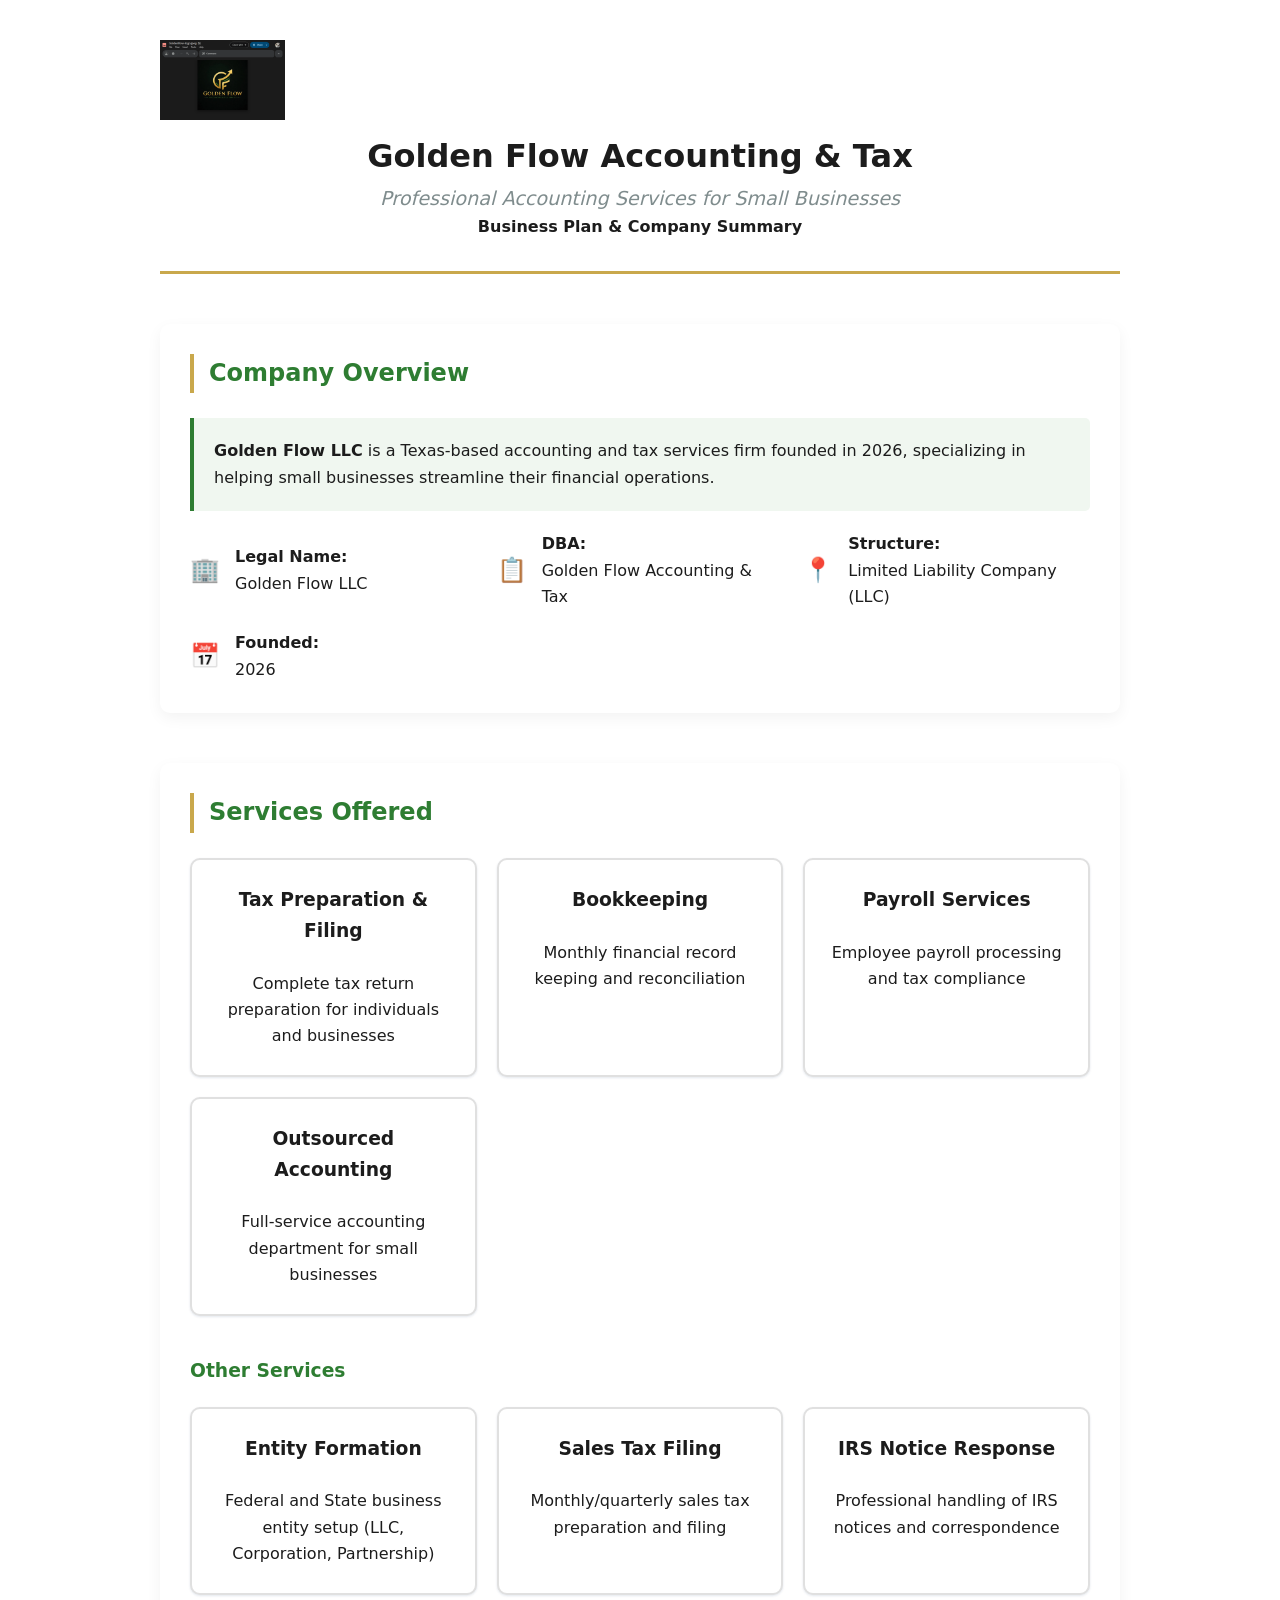
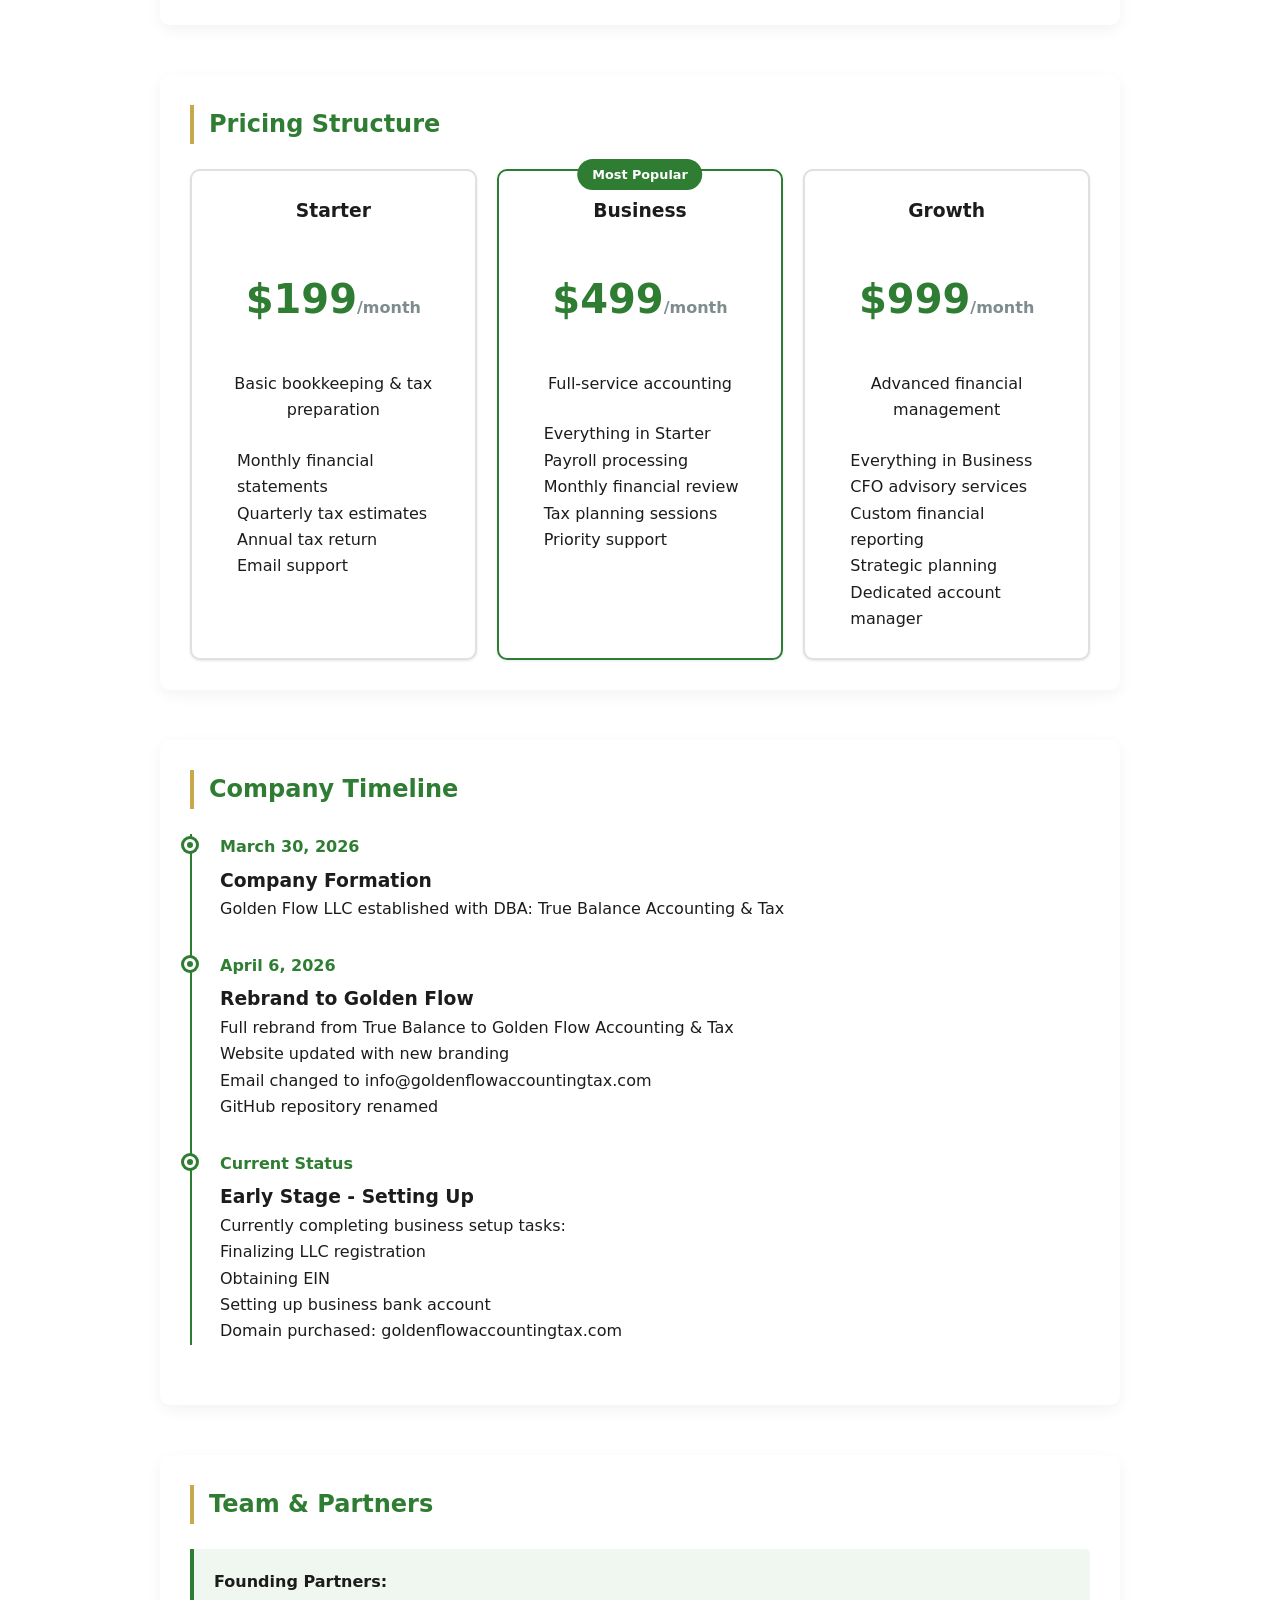
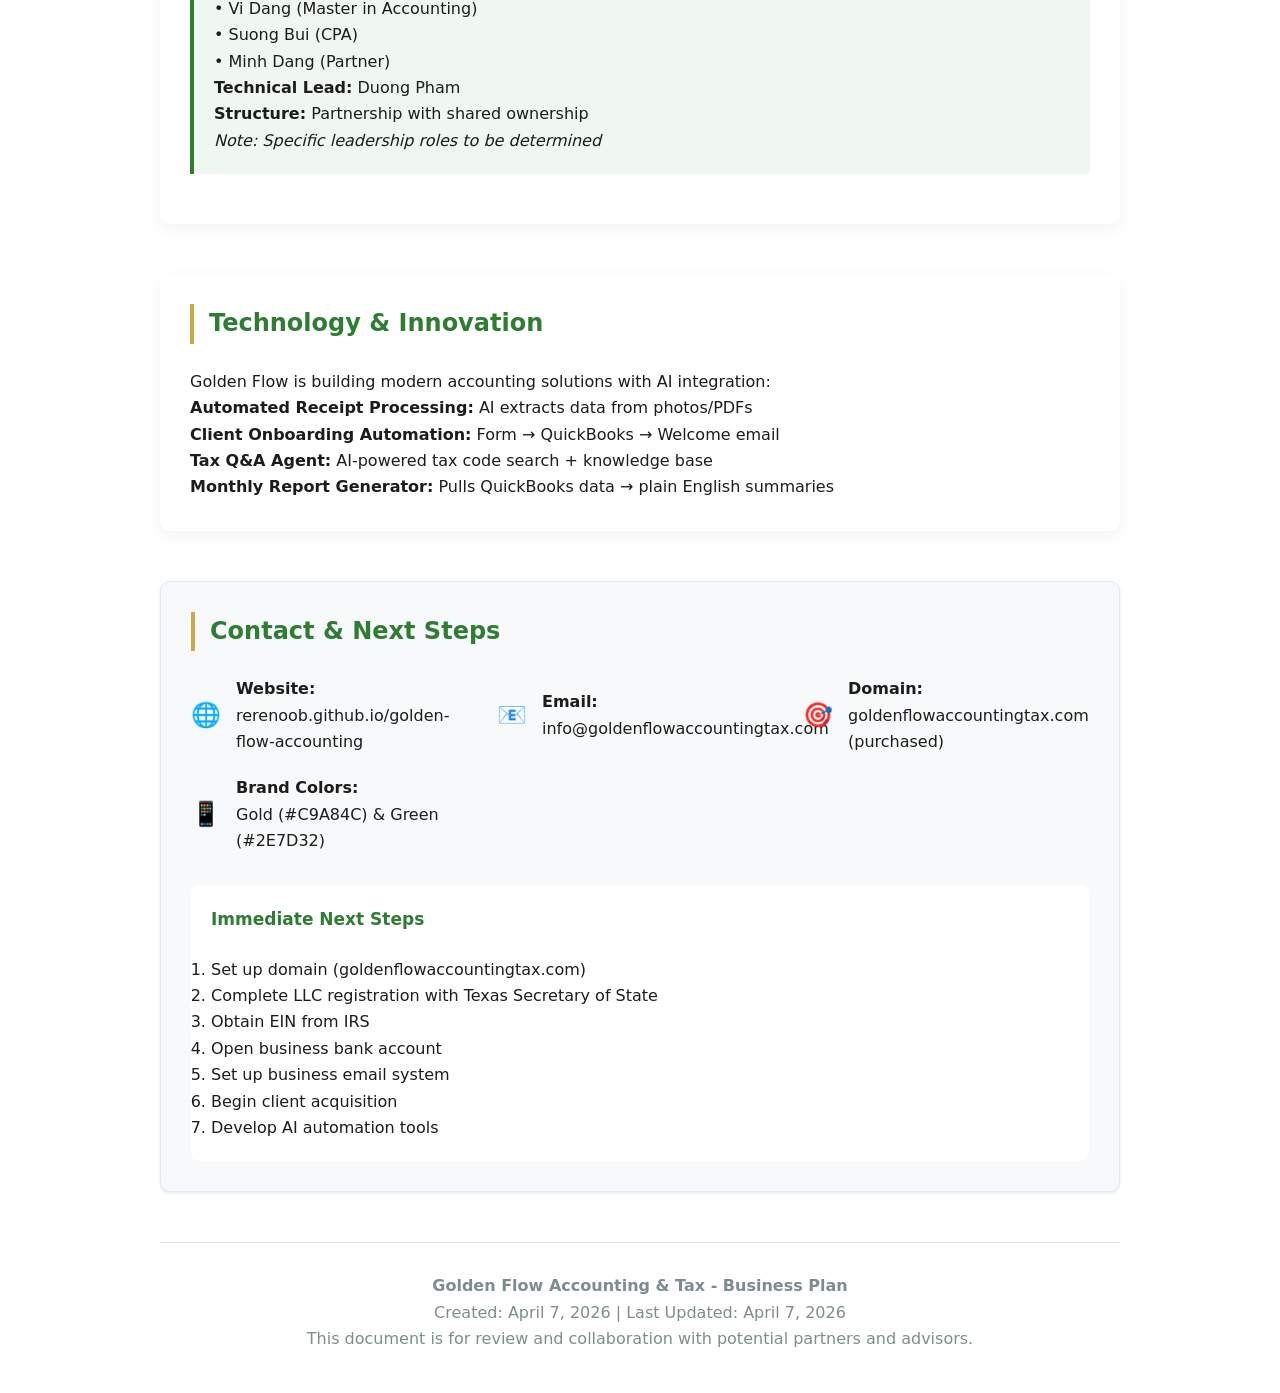
==== commit f256bf5e: "Add Golden Flow logo to website - Downloaded logo from Google Drive and saved as logo.png - Added lo" ====
--- a/business-plan.html
+++ b/business-plan.html
@@ -18,9 +18,11 @@
             border-bottom: 3px solid #C9A84C;
         }
         .logo {
-            font-size: 3.5rem;
-            color: #C9A84C;
             margin-bottom: 10px;
+        }
+        .logo img {
+            height: 80px;
+            width: auto;
         }
         .tagline {
             font-size: 1.2rem;
@@ -163,7 +165,9 @@
 <body>
     <div class="business-plan">
         <div class="header">
-            <div class="logo">💰</div>
+            <div class="logo">
+                <img src="logo.png" alt="Golden Flow Accounting and Tax" style="height: 80px; width: auto;" />
+            </div>
             <h1>Golden Flow Accounting & Tax</h1>
             <p class="tagline">Professional Accounting Services for Small Businesses</p>
             <p><strong>Business Plan & Company Summary</strong></p>
--- a/style.css
+++ b/style.css
@@ -4,9 +4,9 @@
 
 /* ── Custom Properties ─────────────────────────────────────────── */
 :root {
-  --color-primary:       #1B3A6B;   /* Deep navy blue */
-  --color-primary-dark:  #0F2251;
-  --color-primary-mid:   #1E3A8A;
+  --color-primary:       #2E7D32;   /* Deep forest green */
+  --color-primary-dark:  #1B5E20;
+  --color-primary-mid:   #388E3C;
   --color-accent:        #C9A84C;   /* Warm gold */
   --color-accent-dark:   #A8892E;
   --color-accent-light:  #F5ECD0;
@@ -16,7 +16,7 @@
   --color-border:        #E2E8F0;
   --color-bg:            #ffffff;
   --color-bg-alt:        #F8F9FC;
-  --color-bg-dark:       #0F1F3D;
+  --color-bg-dark:       #1B3A2B;
 
   --font-sans:   'Inter', system-ui, -apple-system, sans-serif;
   --font-serif:  'Merriweather', Georgia, serif;
@@ -180,6 +180,12 @@
   display: flex;
   align-items: center;
   gap: 10px;
+  flex-shrink: 0;
+}
+
+.logo-image {
+  height: 38px;
+  width: auto;
   flex-shrink: 0;
 }
 
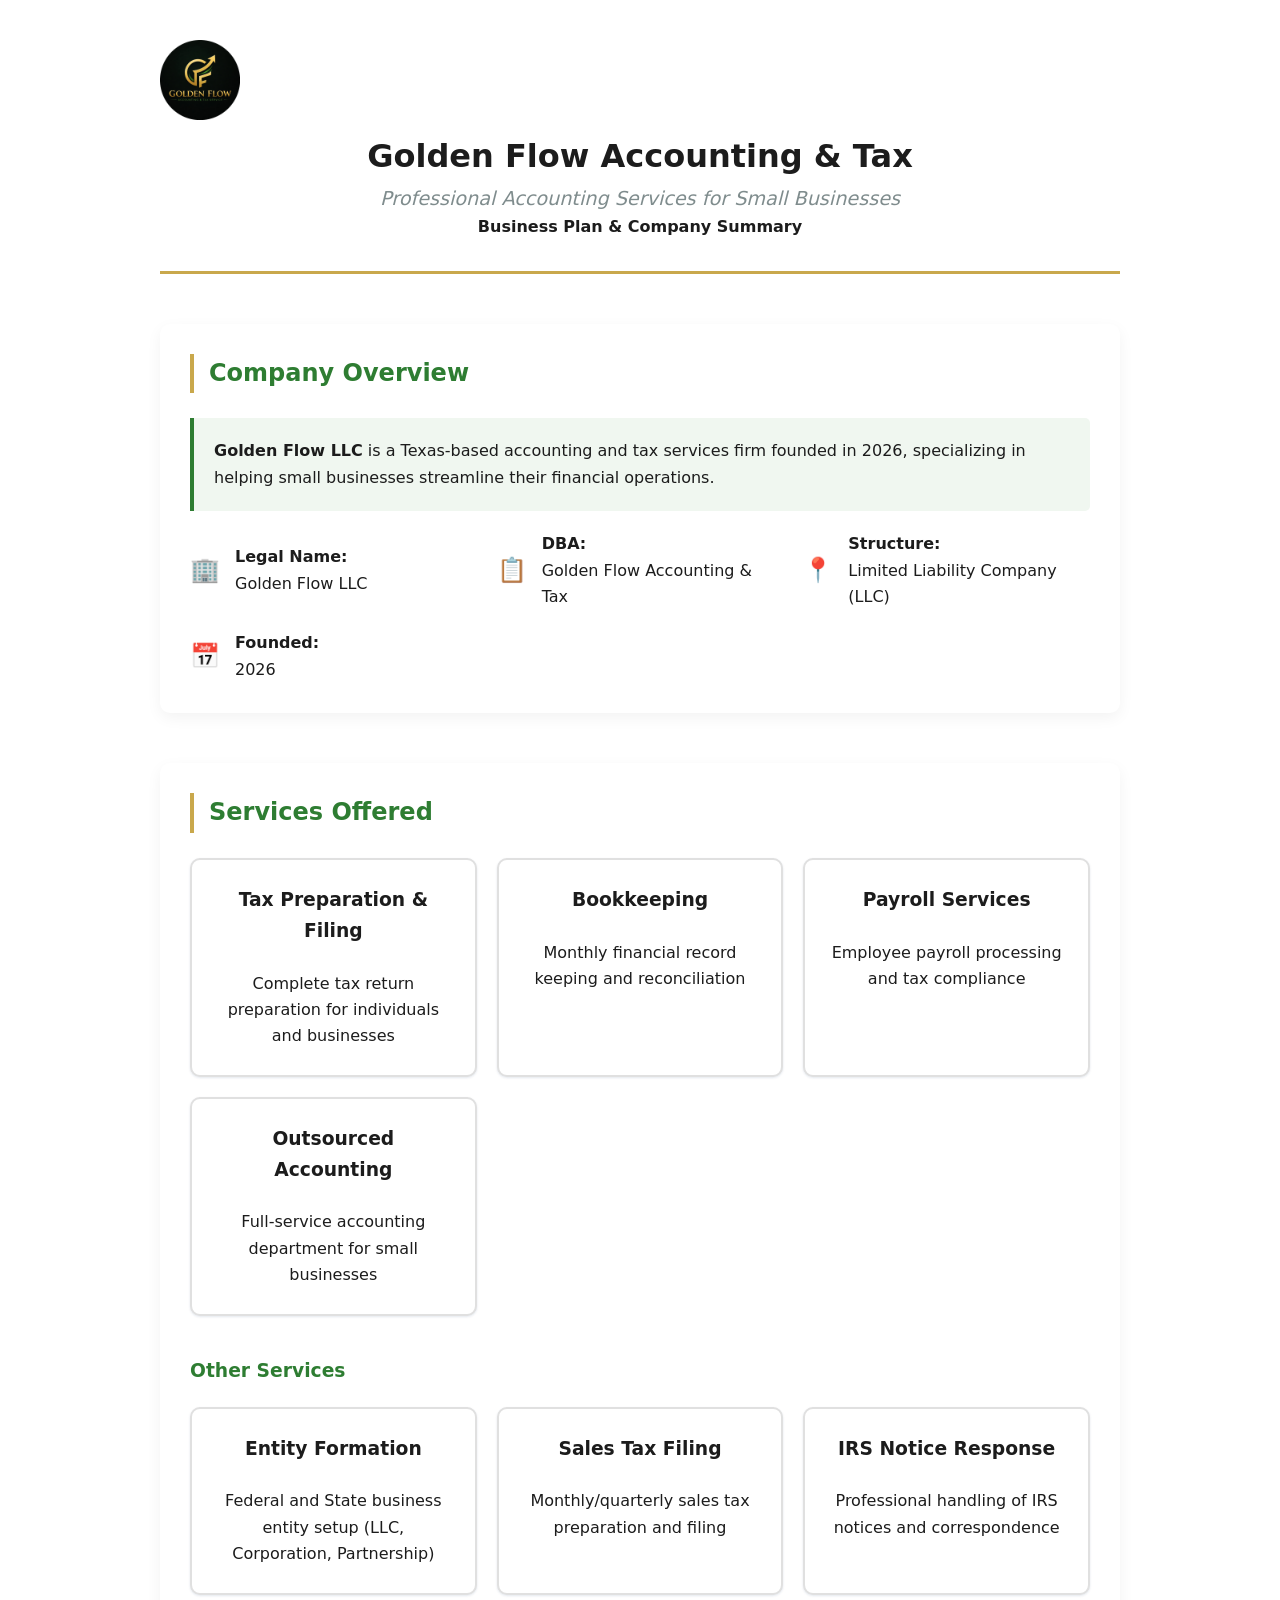
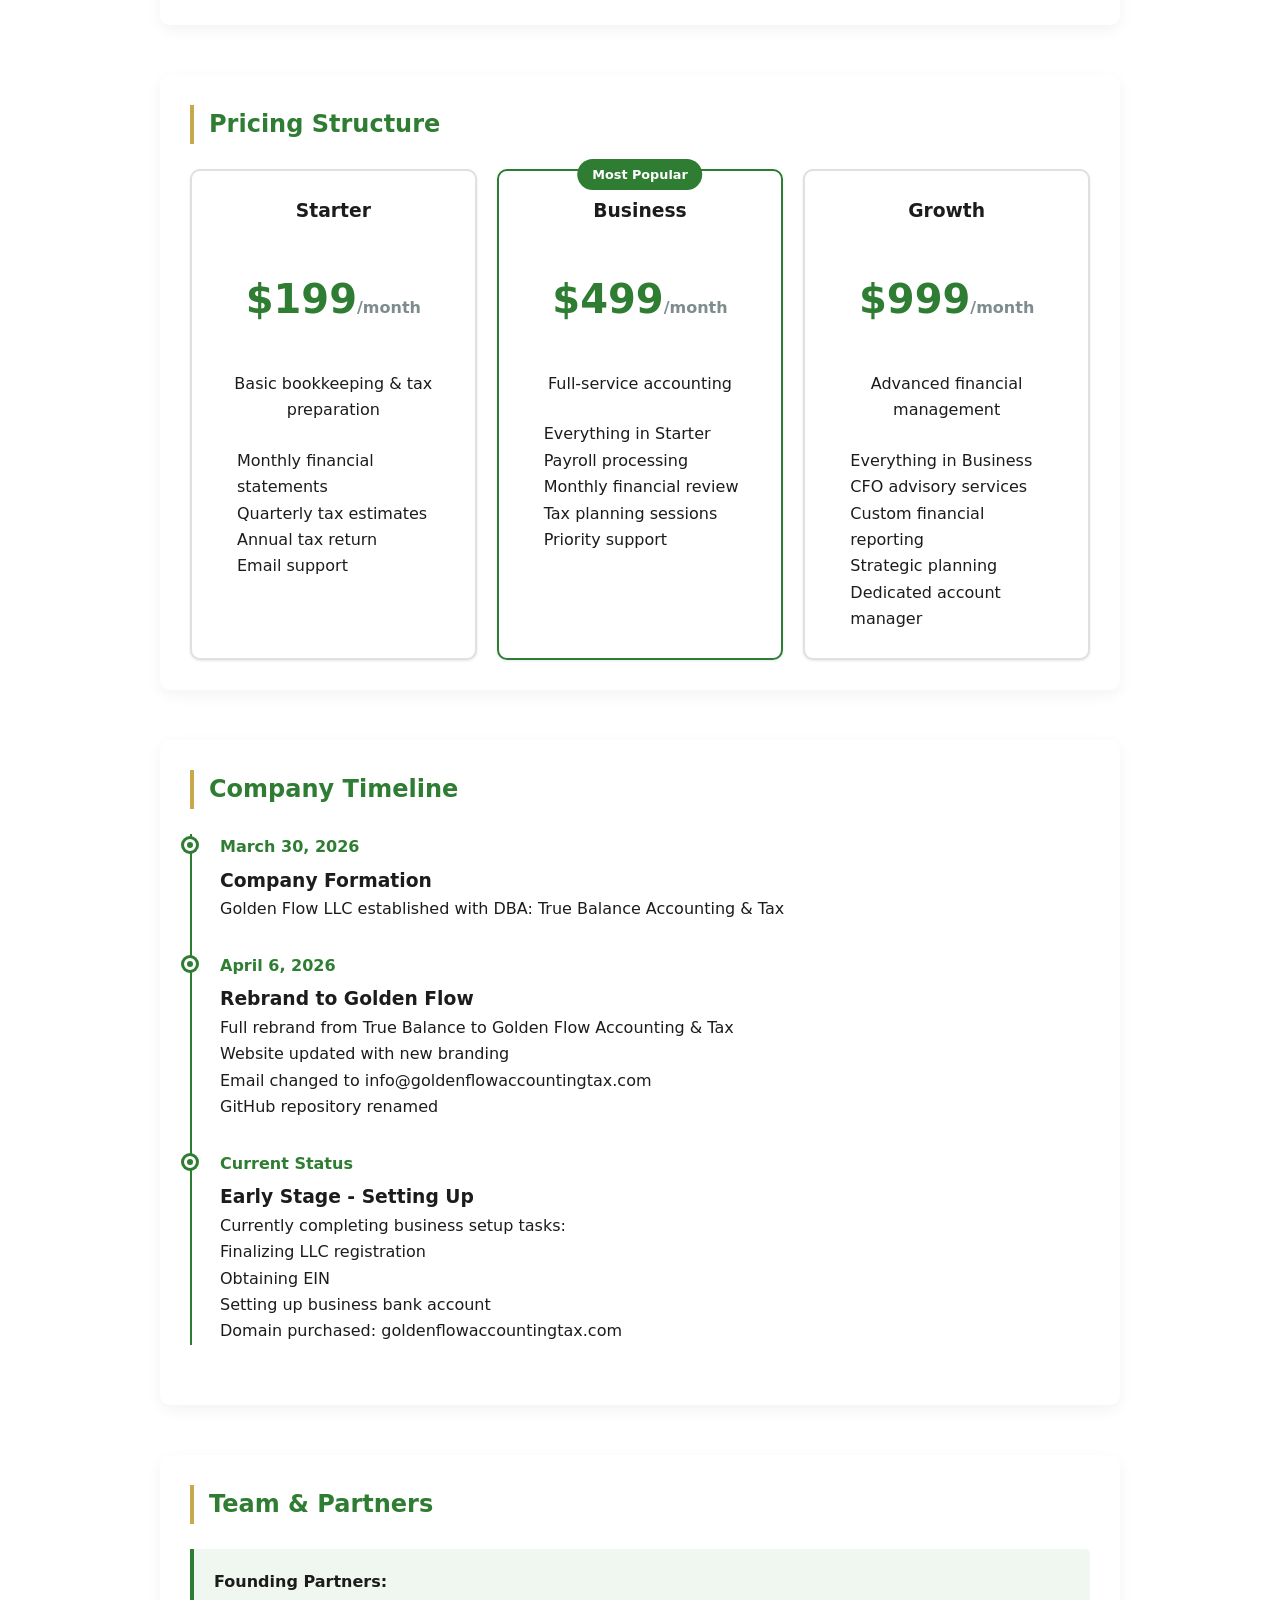
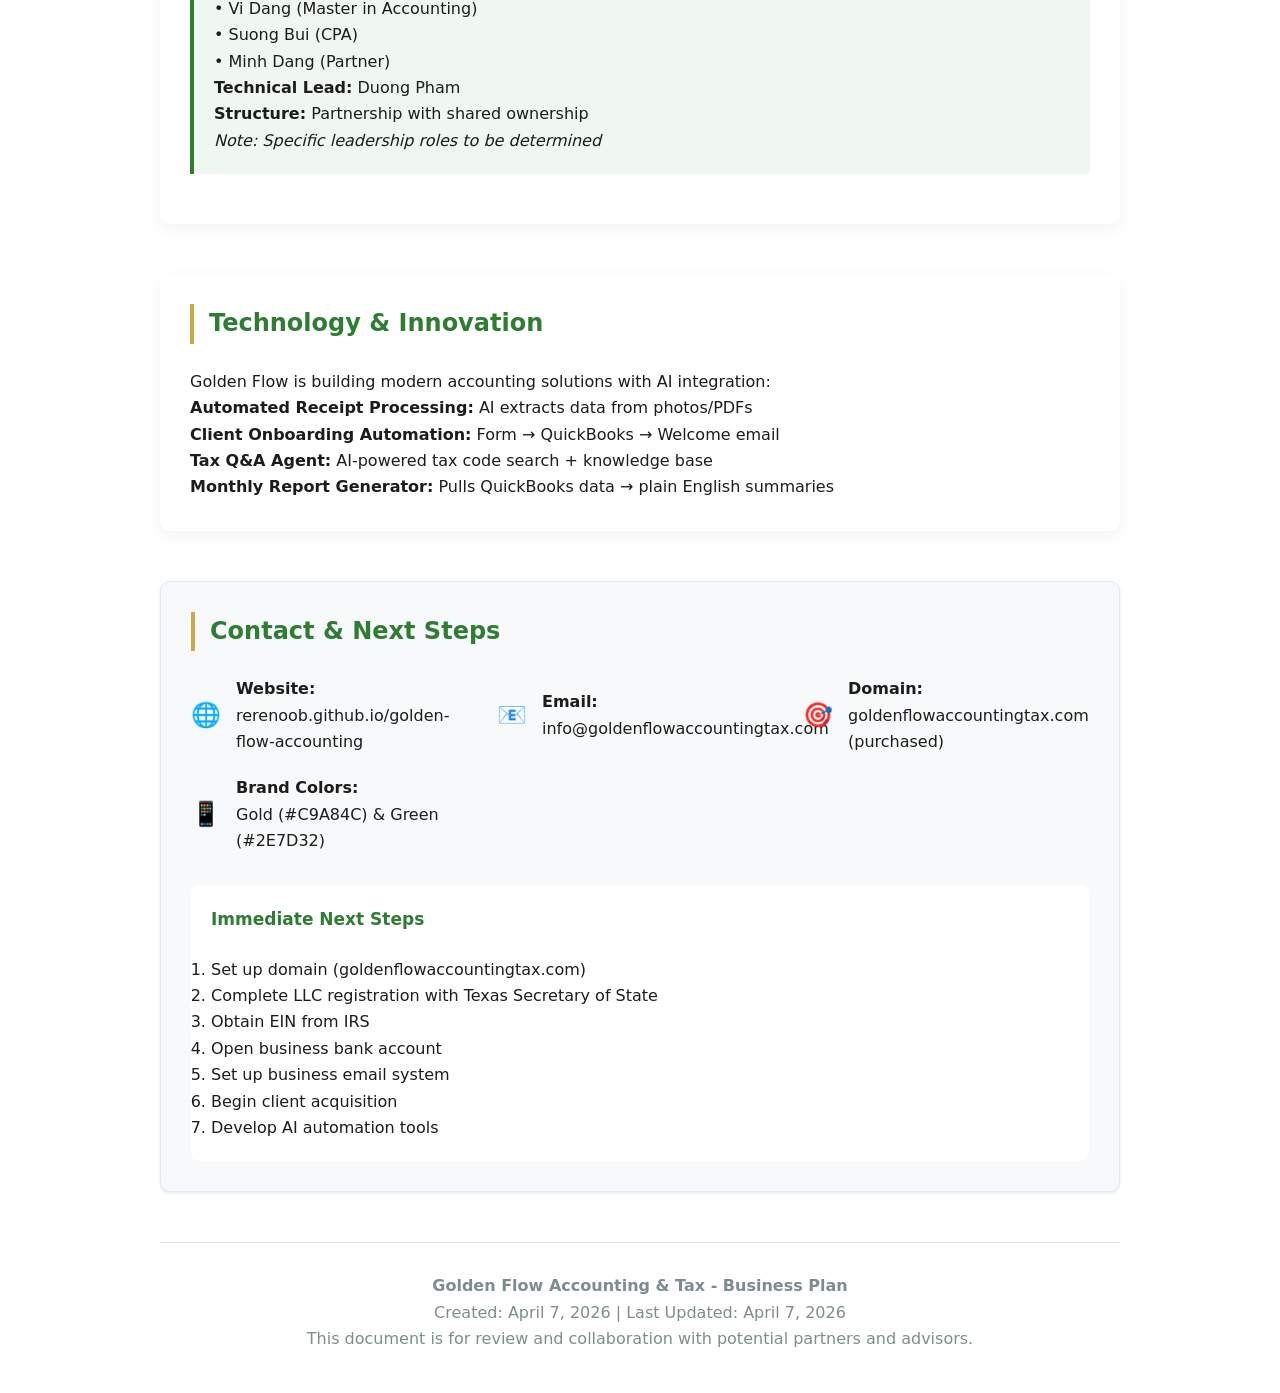
==== commit 4745e75f: "Make logo completely circular and update cache-busting to v=5" ====
--- a/business-plan.html
+++ b/business-plan.html
@@ -166,7 +166,7 @@
     <div class="business-plan">
         <div class="header">
             <div class="logo">
-                <img src="logo.png" alt="Golden Flow Accounting and Tax" style="height: 80px; width: auto;" />
+                <img src="logo.png?v=5" alt="Golden Flow Accounting and Tax" style="height: 80px; width: auto;" />
             </div>
             <h1>Golden Flow Accounting & Tax</h1>
             <p class="tagline">Professional Accounting Services for Small Businesses</p>
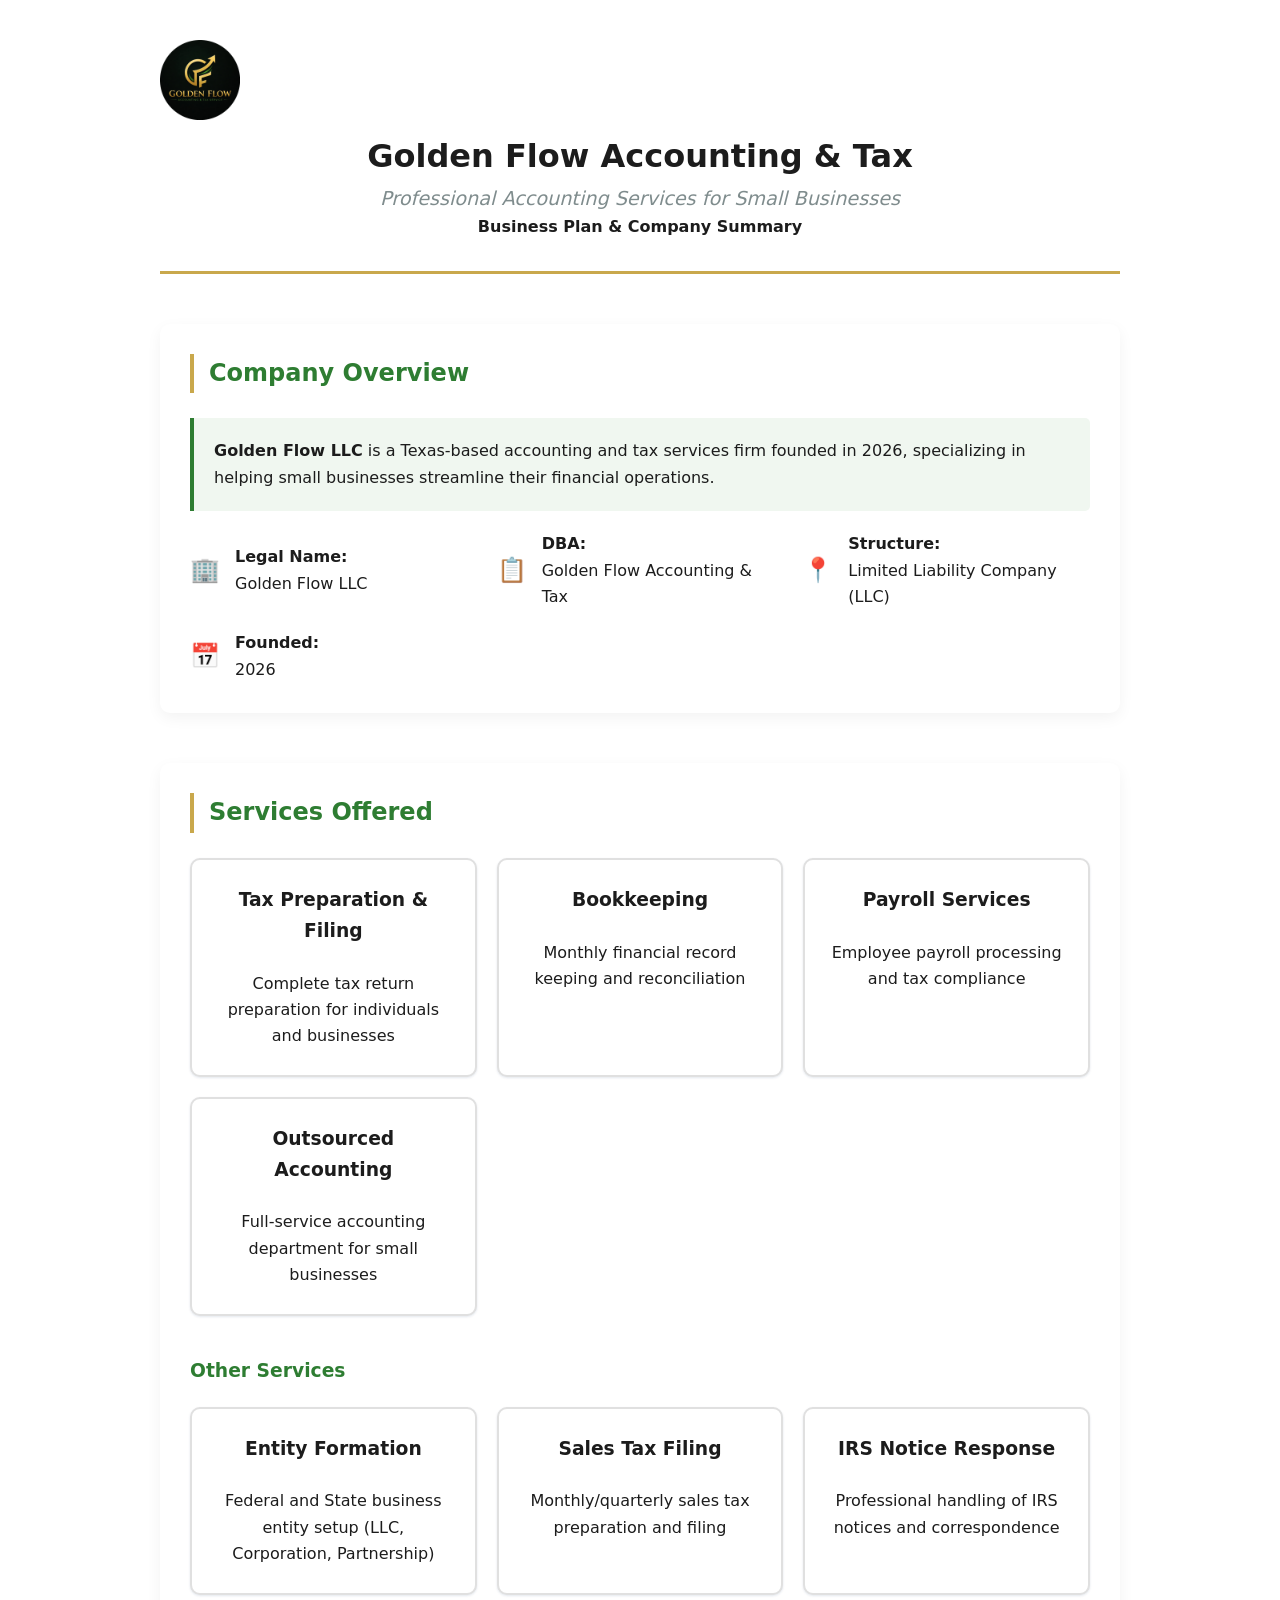
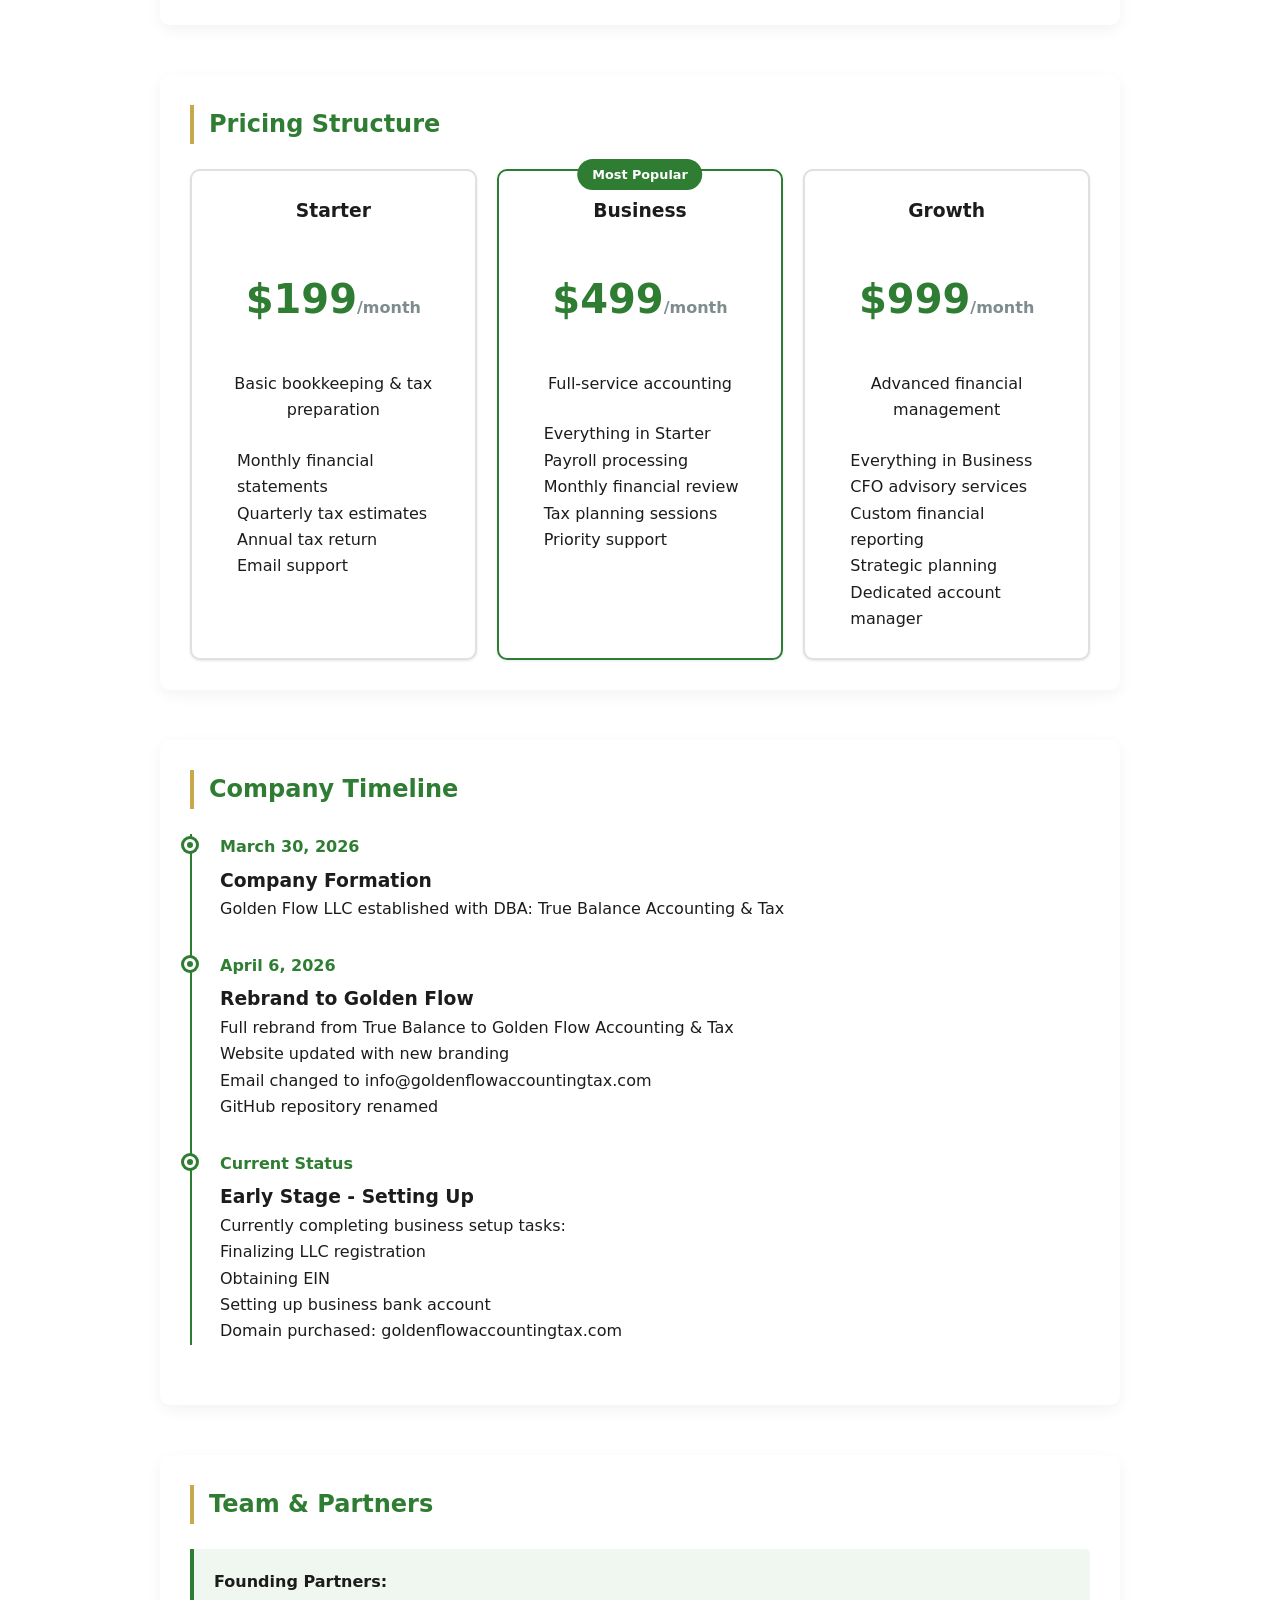
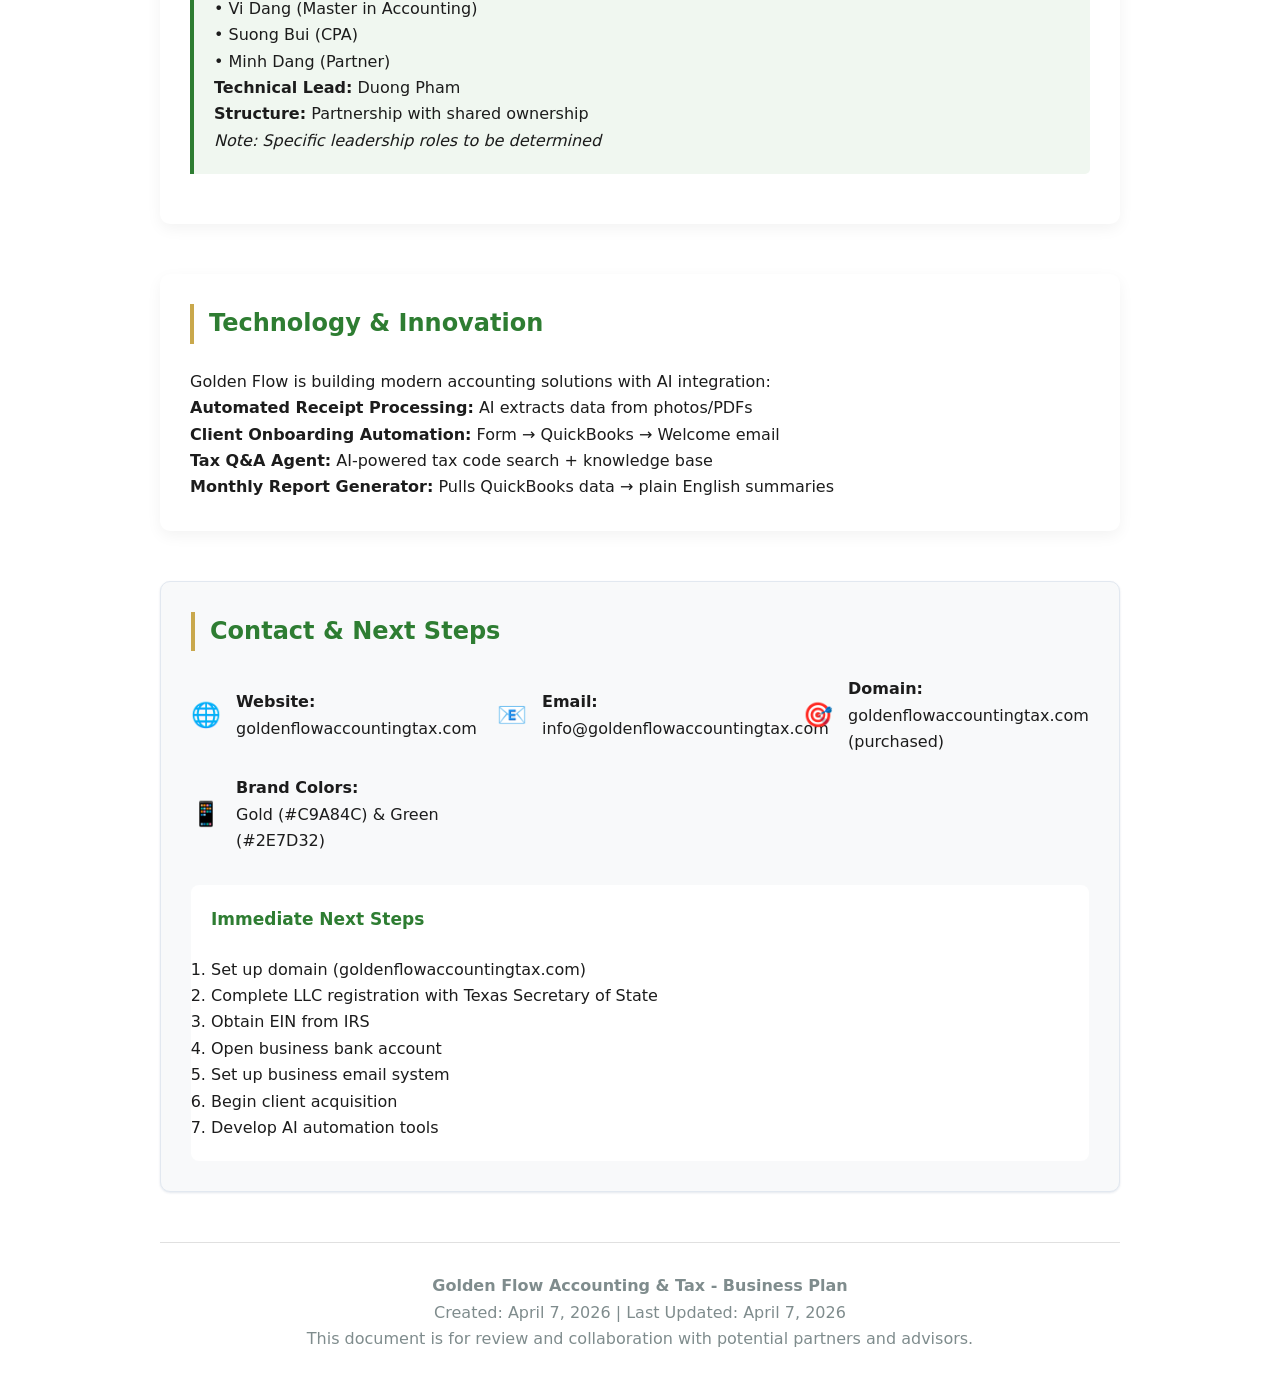
==== commit e8d419e9: "Update business plan link to use new domain goldenflowaccountingtax.com" ====
--- a/business-plan.html
+++ b/business-plan.html
@@ -356,7 +356,7 @@
                     <div class="contact-icon">🌐</div>
                     <div>
                         <strong>Website:</strong><br>
-                        <a href="https://rerenoob.github.io/golden-flow-accounting/">rerenoob.github.io/golden-flow-accounting</a>
+                        <a href="https://goldenflowaccountingtax.com/">goldenflowaccountingtax.com</a>
                     </div>
                 </div>
                 <div class="contact-item">
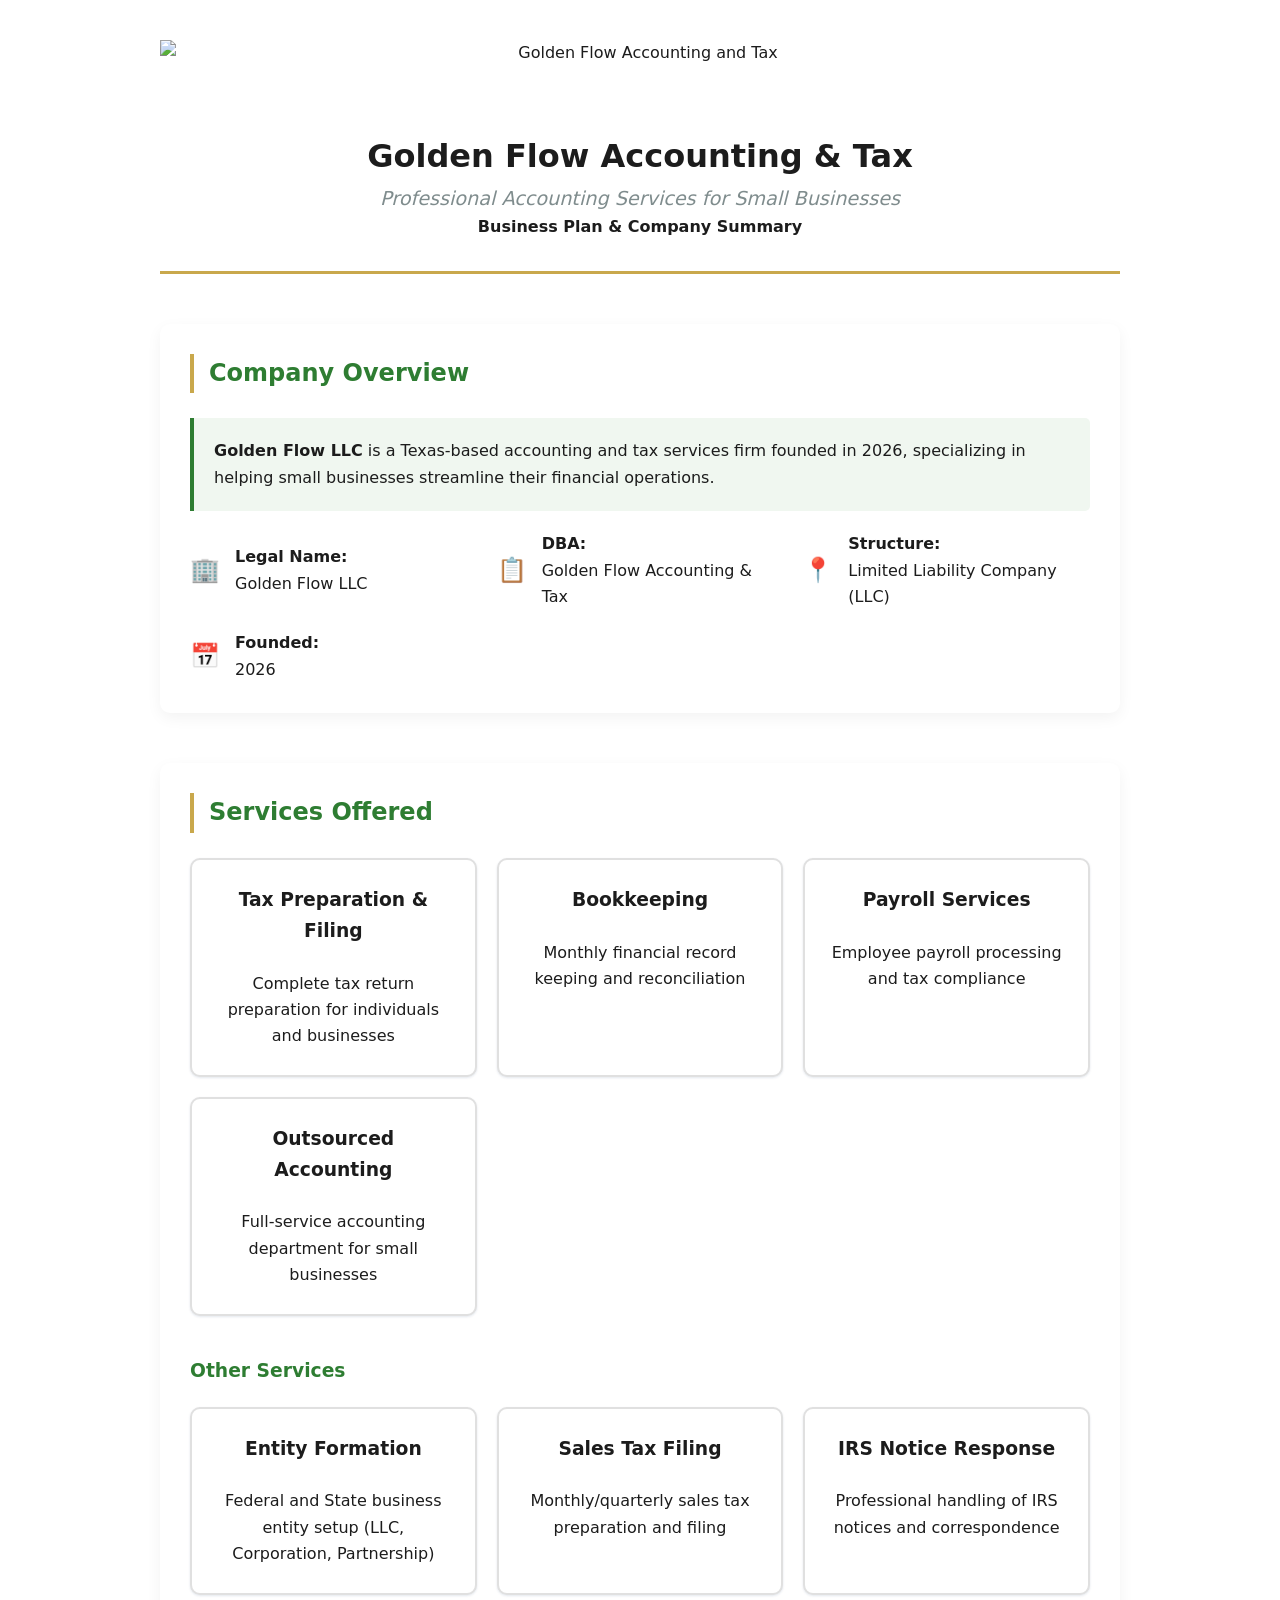
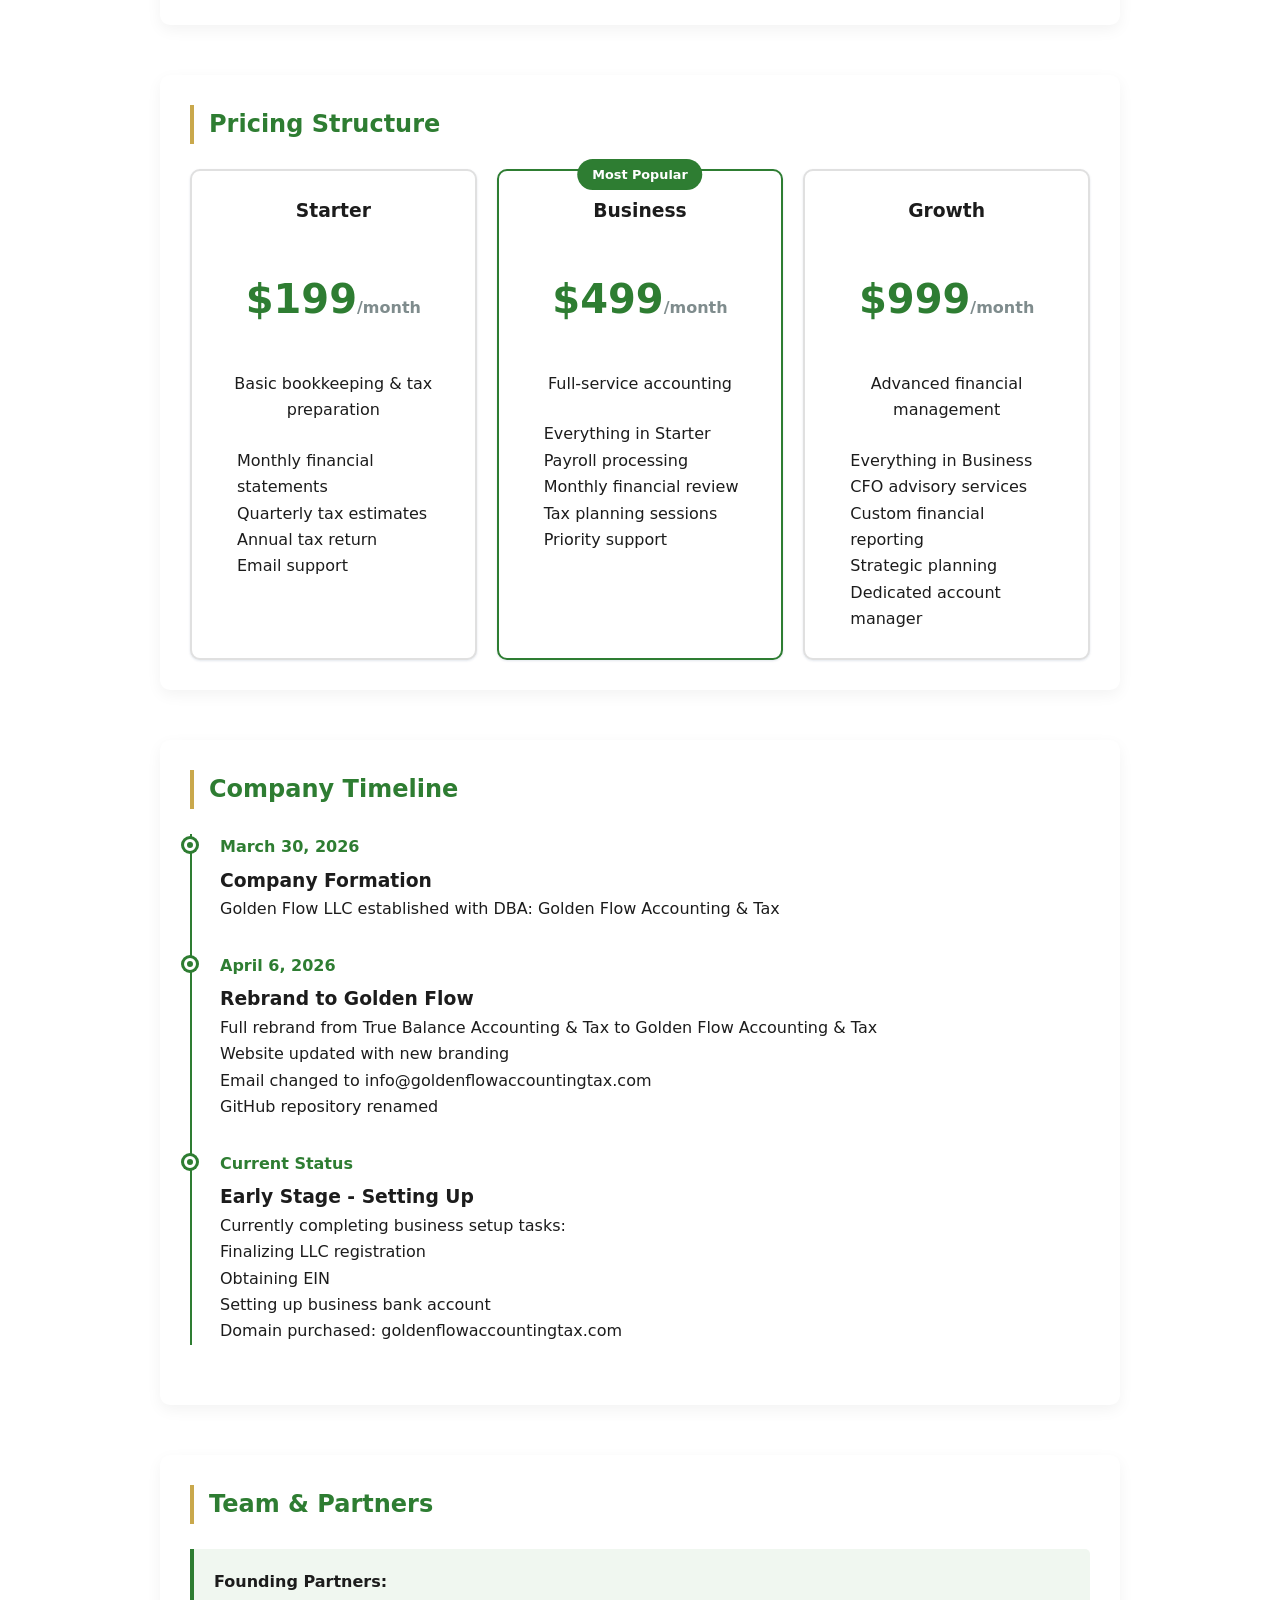
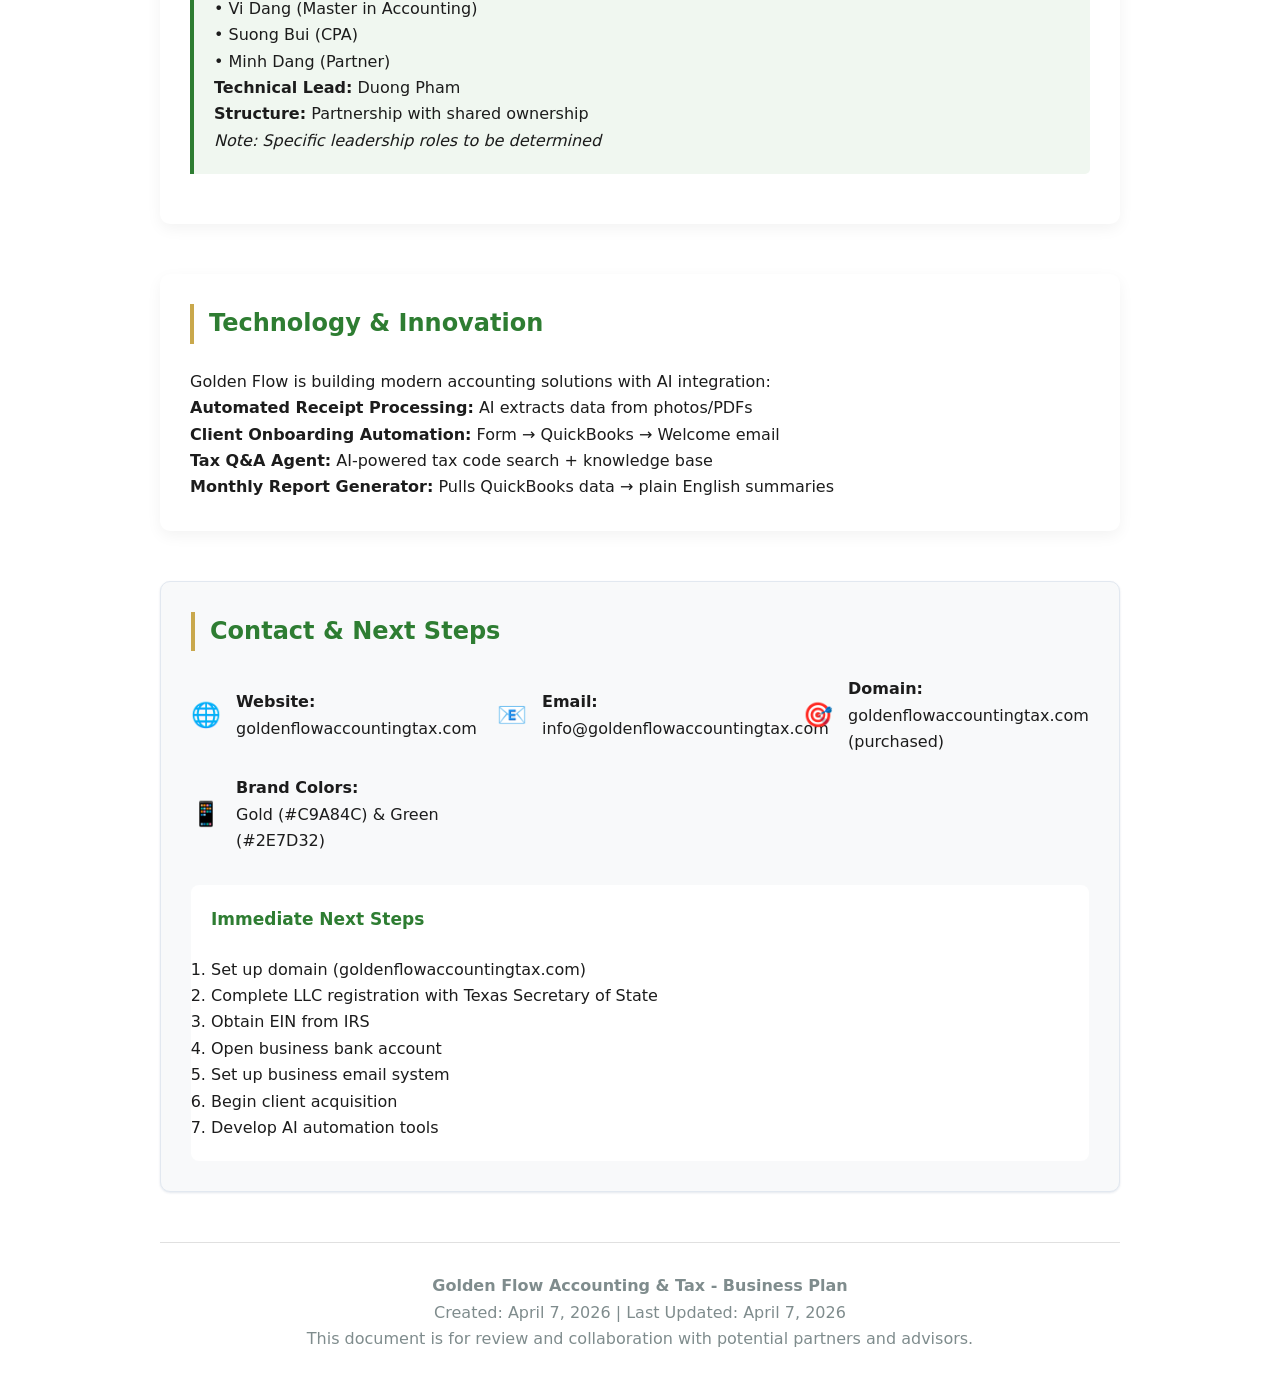
==== commit a4b6c9ec: "Update remaining True Balance references to Golden Flow Accounting & Tax" ====
--- a/business-plan.html
+++ b/business-plan.html
@@ -5,6 +5,7 @@
     <meta name="viewport" content="width=device-width, initial-scale=1.0">
     <title>Golden Flow Accounting & Tax - Business Plan</title>
     <link rel="stylesheet" href="style.css">
+    <link rel="icon" href="assets/favicon/favicon.png" type="image/png" />
     <style>
         .business-plan {
             max-width: 1000px;
@@ -166,7 +167,7 @@
     <div class="business-plan">
         <div class="header">
             <div class="logo">
-                <img src="logo.png?v=5" alt="Golden Flow Accounting and Tax" style="height: 80px; width: auto;" />
+                <img src="assets/images/logos/logo.png?v=6" alt="Golden Flow Accounting and Tax" style="height: 80px; width: auto;" />
             </div>
             <h1>Golden Flow Accounting & Tax</h1>
             <p class="tagline">Professional Accounting Services for Small Businesses</p>
@@ -299,12 +300,12 @@
                 <div class="timeline-item">
                     <div class="timeline-date">March 30, 2026</div>
                     <h3>Company Formation</h3>
-                    <p>Golden Flow LLC established with DBA: True Balance Accounting & Tax</p>
+                    <p>Golden Flow LLC established with DBA: Golden Flow Accounting & Tax</p>
                 </div>
                 <div class="timeline-item">
                     <div class="timeline-date">April 6, 2026</div>
                     <h3>Rebrand to Golden Flow</h3>
-                    <p>Full rebrand from True Balance to Golden Flow Accounting & Tax</p>
+                    <p>Full rebrand from True Balance Accounting & Tax to Golden Flow Accounting & Tax</p>
                     <ul>
                         <li>Website updated with new branding</li>
                         <li>Email changed to info@goldenflowaccountingtax.com</li>
